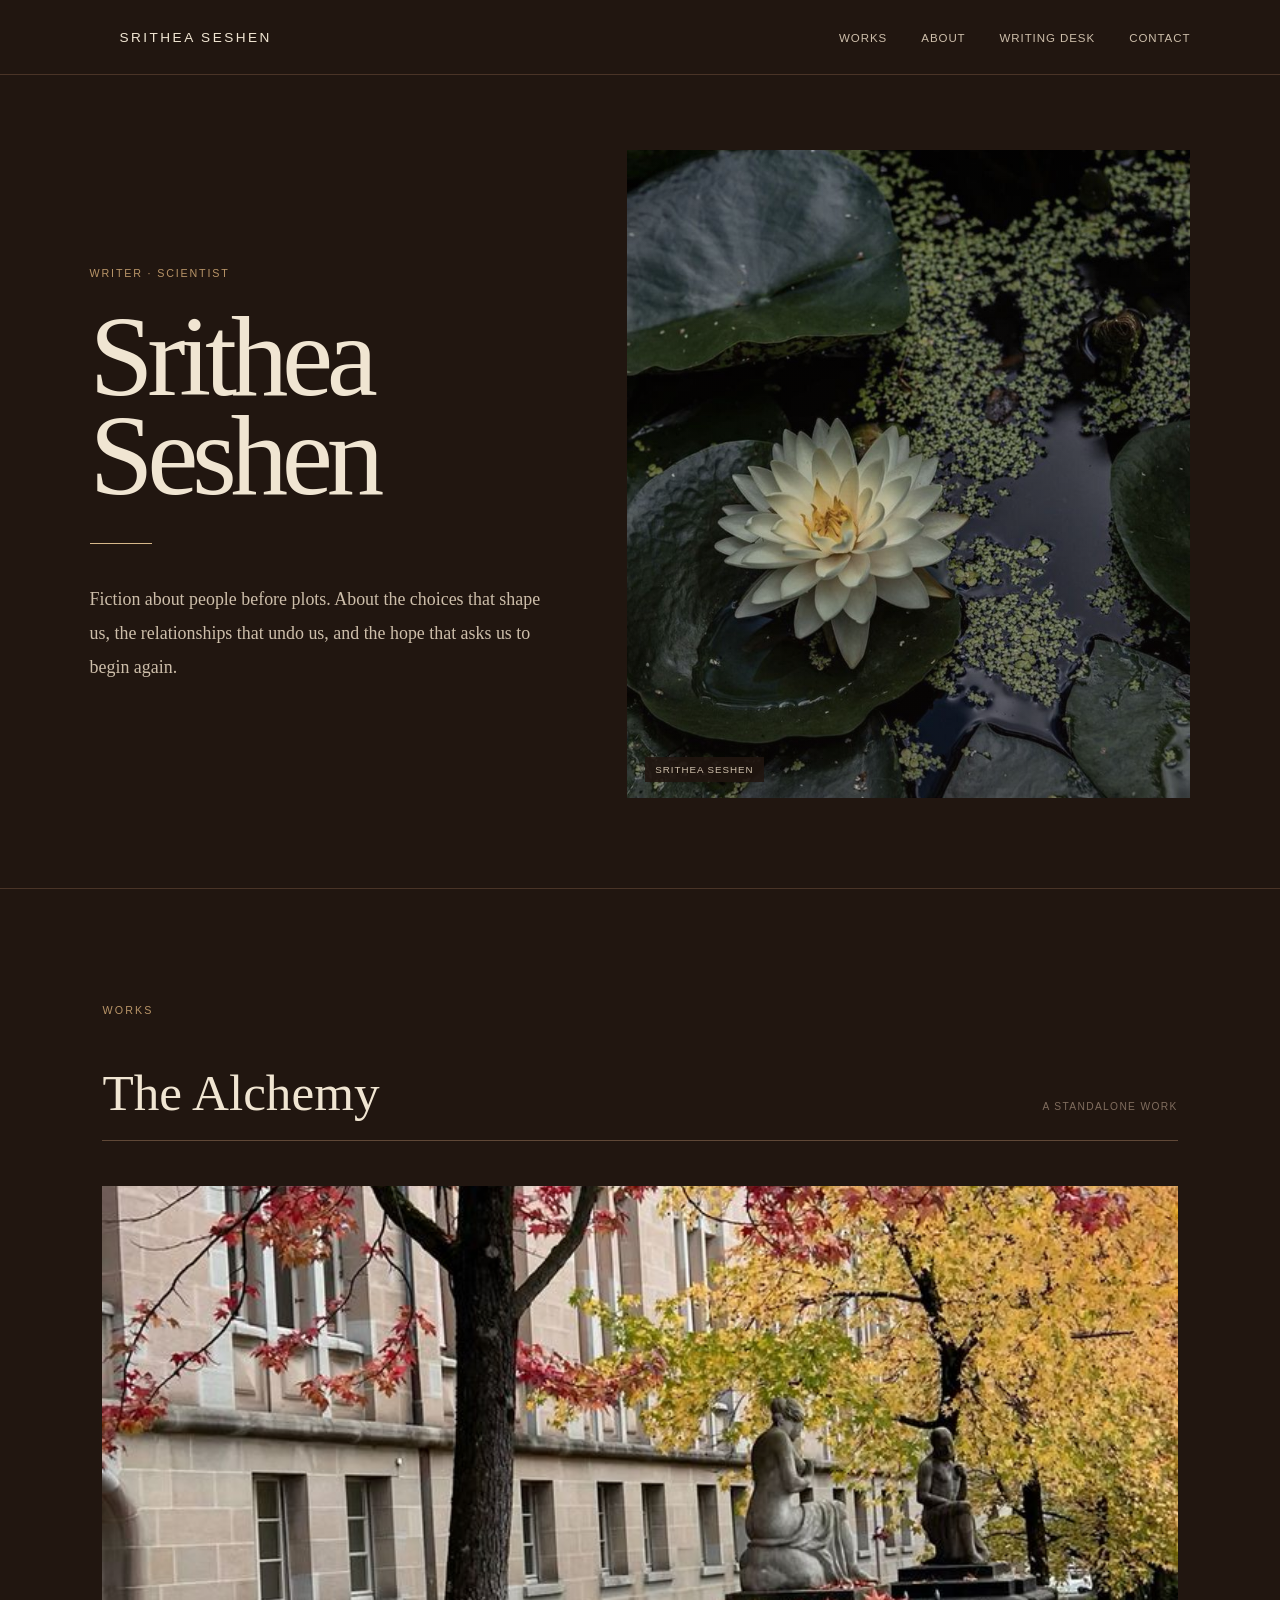
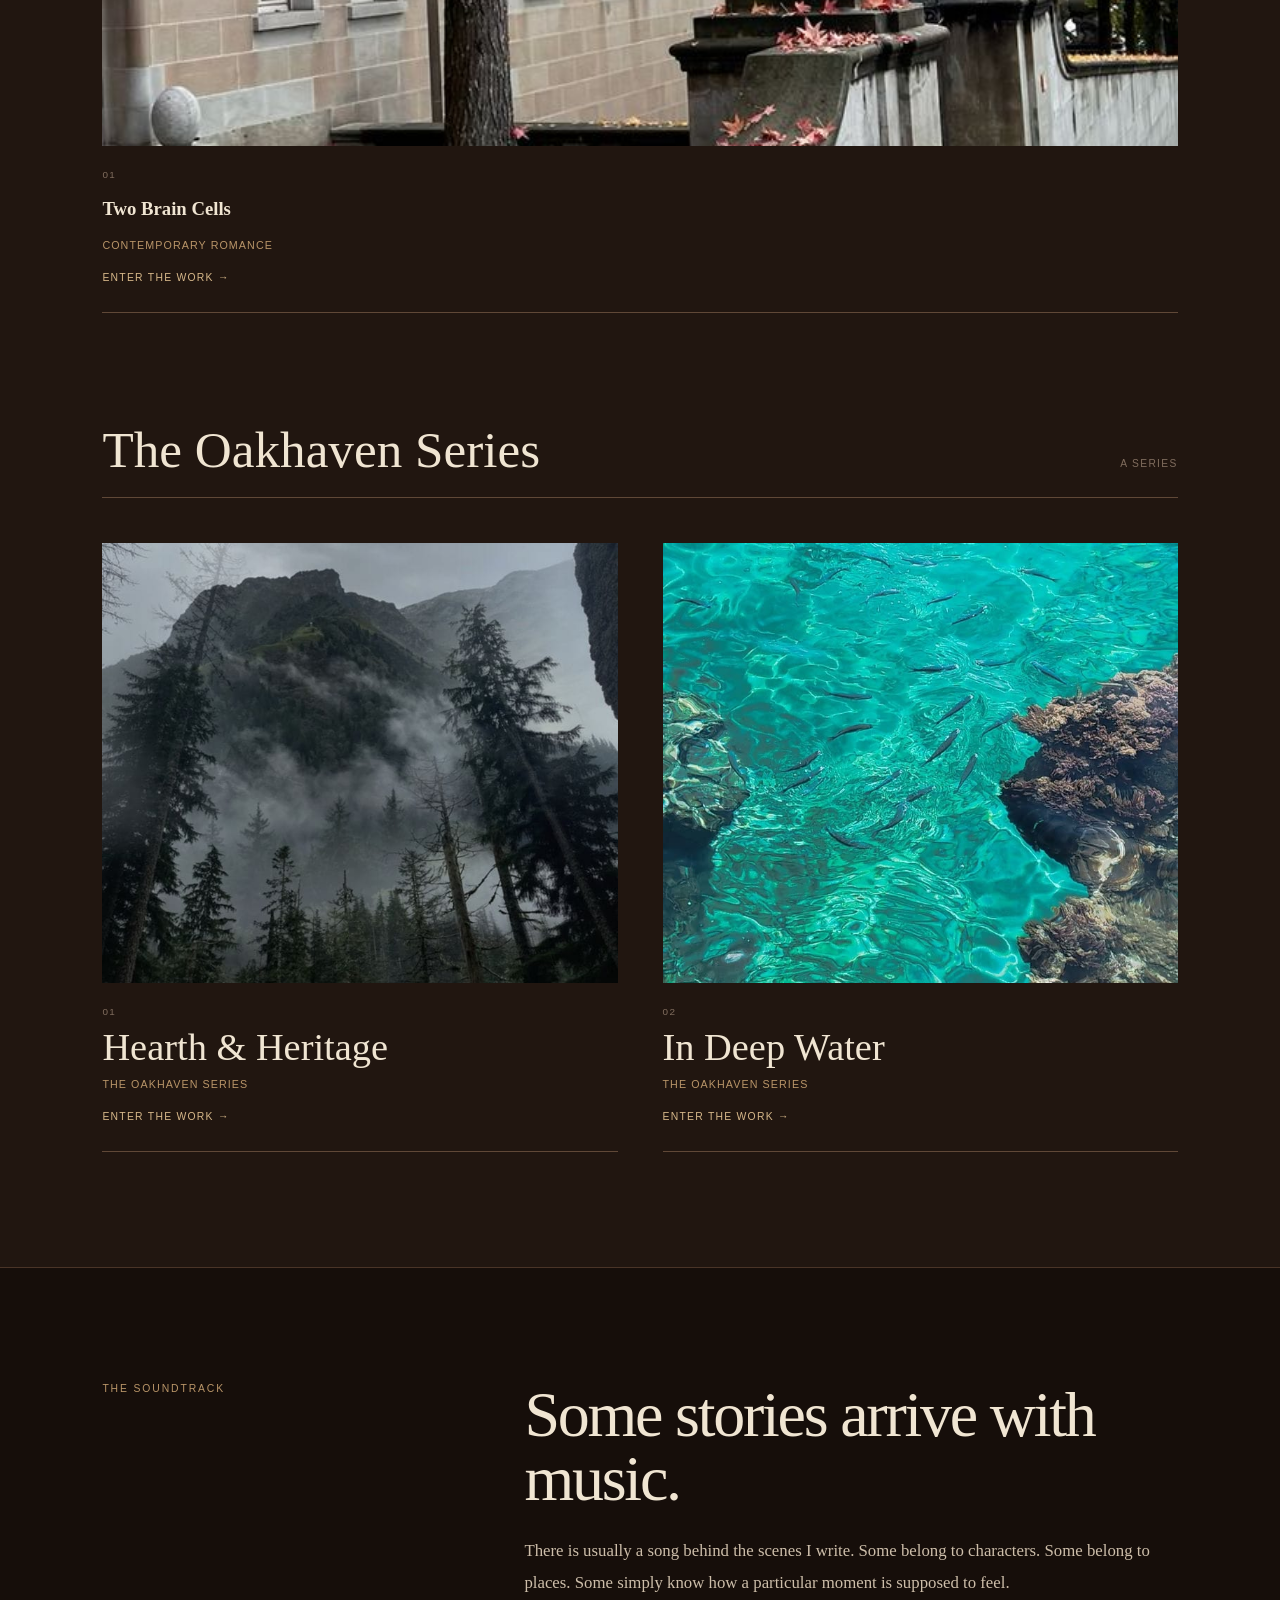
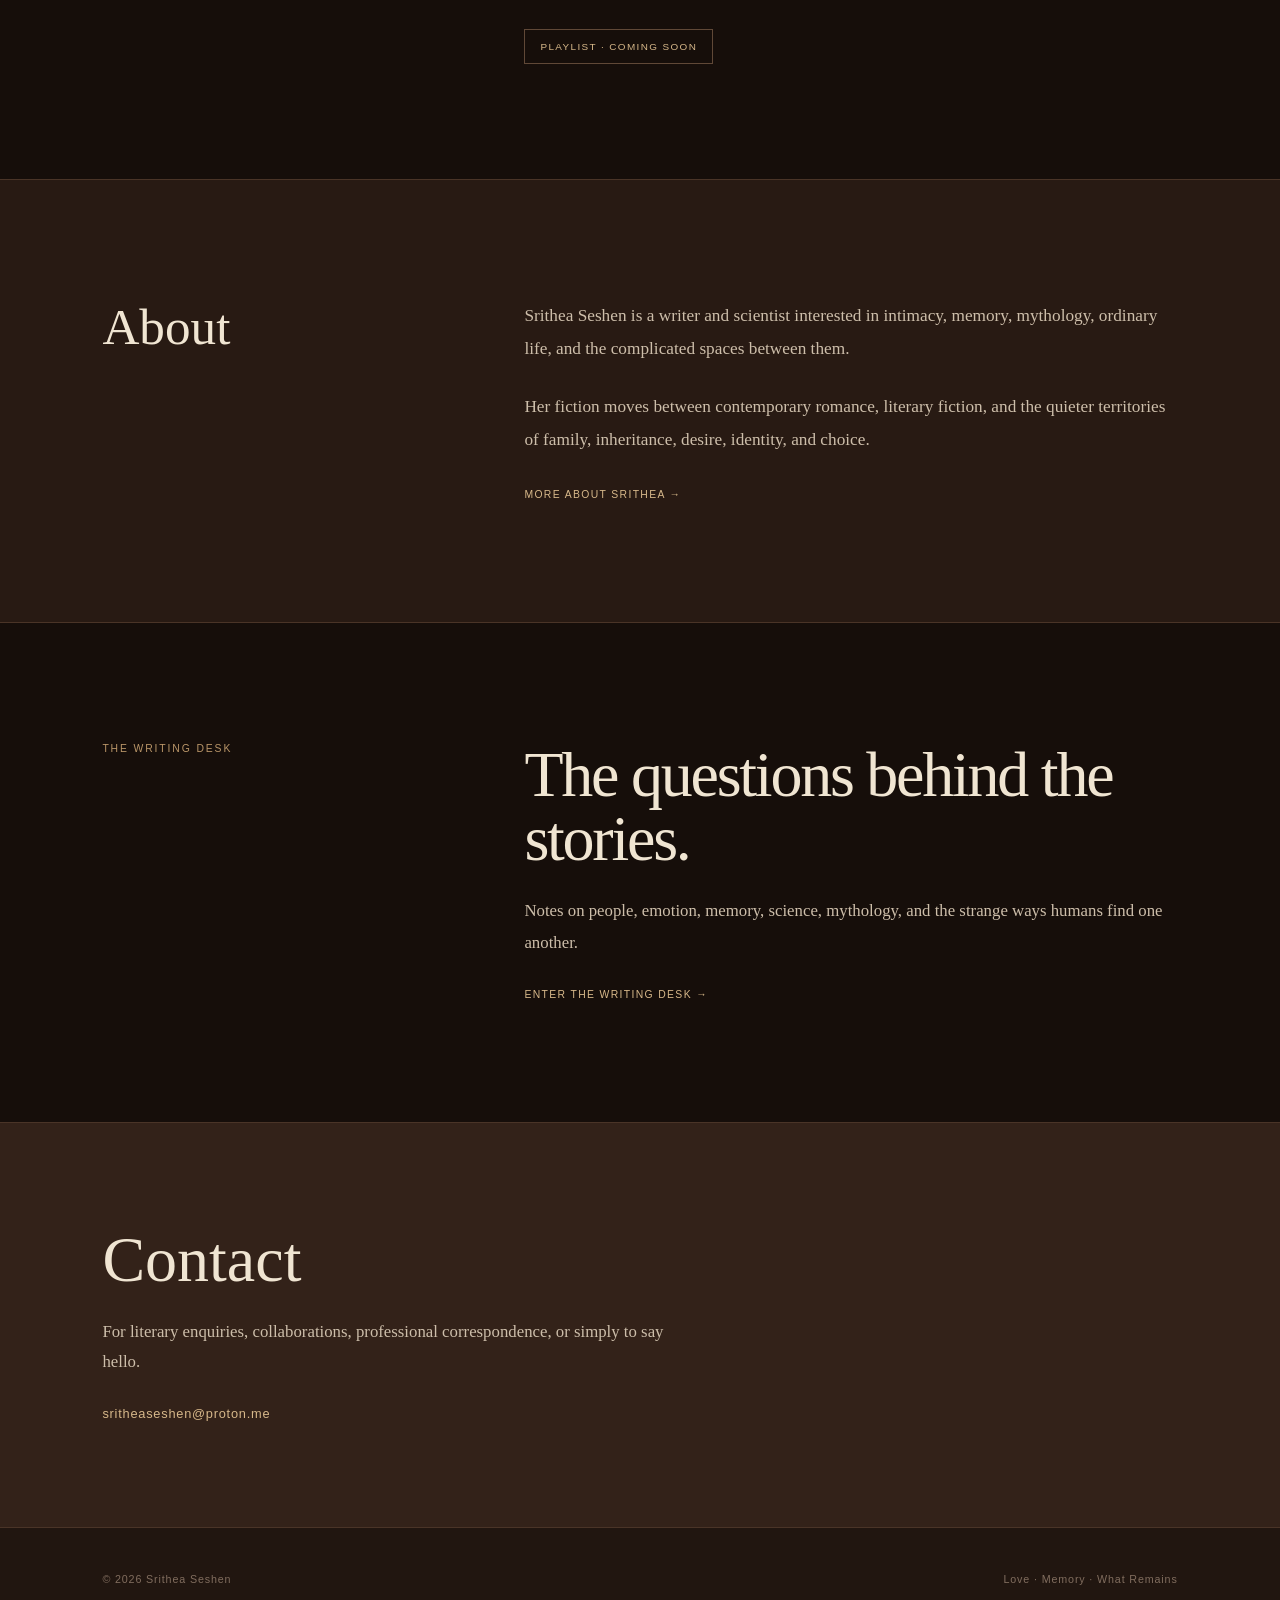
==== index.html @ efa5c4af "Update index.html" ====
<!DOCTYPE html>
<html lang="en">

<head>

    <meta charset="UTF-8">

    <meta
        name="viewport"
        content="width=device-width, initial-scale=1.0"
    >

    <title>Srithea Seshen</title>

    <meta
        name="description"
        content="Srithea Seshen — writer and scientist. Fiction about people before plots."
    >

    <style>

        /* =====================================================
           COLOUR SYSTEM
           ===================================================== */

        :root {

            --bg:
                #211610;

            --bg-deep:
                #160E0A;

            --surface:
                #281A13;

            --surface-light:
                #332219;

            --text:
                #F0E5D2;

            --text-muted:
                #CDBEAA;

            --text-dim:
                #806D5E;

            --accent:
                #D7B88A;

            --accent-dark:
                #B99568;

            --line:
                #4A3427;

            --line-soft:
                #604837;
        }


        /* =====================================================
           RESET
           ===================================================== */

        * {
            box-sizing:
                border-box;
        }

        html {
            scroll-behavior:
                smooth;
        }

        body {
            margin:
                0;

            background:
                var(--bg);

            color:
                var(--text);

            font-family:
                Georgia,
                "Times New Roman",
                serif;

            -webkit-font-smoothing:
                antialiased;

            -moz-osx-font-smoothing:
                grayscale;
        }

        a {
            color:
                inherit;
        }


        /* =====================================================
           NAVIGATION
           ===================================================== */

        nav {
            padding:
                28px 7%;

            display:
                flex;

            justify-content:
                space-between;

            align-items:
                center;

            border-bottom:
                1px solid var(--line);

            background:
                var(--bg);

            position:
                relative;

            z-index:
                10;
        }

        .logo {
            font-family:
                Arial,
                Helvetica,
                sans-serif;

            font-size:
                0.85rem;

            letter-spacing:
                0.18em;

            text-transform:
                uppercase;

            text-decoration:
                none;

            color:
                var(--text);
        }

        nav a {
            margin-left:
                30px;

            font-family:
                Arial,
                Helvetica,
                sans-serif;

            font-size:
                0.72rem;

            letter-spacing:
                0.08em;

            text-transform:
                uppercase;

            text-decoration:
                none;

            color:
                var(--text-muted);

            transition:
                color 0.25s ease;
        }

        nav a:hover {
            color:
                var(--accent);
        }


        /* =====================================================
           HERO
           ===================================================== */

        .hero {
            min-height:
                88vh;

            display:
                grid;

            grid-template-columns:
                0.9fr 1.1fr;

            align-items:
                center;

            gap:
                7%;

            padding:
                75px 7% 90px;

            background:
                var(--bg);
        }

        .hero-text {
            max-width:
                600px;
        }

        .eyebrow {
            margin:
                0 0 25px;

            font-family:
                Arial,
                Helvetica,
                sans-serif;

            font-size:
                0.67rem;

            line-height:
                1.7;

            letter-spacing:
                0.17em;

            text-transform:
                uppercase;

            color:
                var(--accent-dark);
        }

        h1 {
            margin:
                0;

            font-size:
                clamp(
                    4rem,
                    9vw,
                    8rem
                );

            line-height:
                0.86;

            font-weight:
                400;

            letter-spacing:
                -0.055em;

            color:
                var(--text);
        }

        .hero-rule {
            width:
                62px;

            height:
                1px;

            margin:
                38px 0;

            background:
                var(--accent);
        }

        .hero-text > p:last-child {
            max-width:
                500px;

            margin:
                0;

            font-size:
                1.12rem;

            line-height:
                1.9;

            color:
                var(--text-muted);
        }


        /* =====================================================
           HERO IMAGE
           ===================================================== */

        .hero-image {
            position:
                relative;

            width:
                100%;

            height:
                min(
                    72vh,
                    700px
                );

            overflow:
                hidden;

            background:
                var(--surface);
        }

        .hero-image::after {
            content:
                "";

            position:
                absolute;

            inset:
                0;

            background:
                linear-gradient(
                    to bottom,
                    rgba(22,14,10,0.05),
                    rgba(22,14,10,0.28)
                );

            pointer-events:
                none;
        }

        .hero-image img {
            width:
                100%;

            height:
                100%;

            display:
                block;

            object-fit:
                cover;

            transition:
                transform 1s ease;
        }

        .hero-image:hover img {
            transform:
                scale(1.015);
        }

        .image-caption {
            position:
                absolute;

            left:
                18px;

            bottom:
                16px;

            z-index:
                2;

            padding:
                7px 10px;

            background:
                rgba(
                    33,
                    22,
                    16,
                    0.86
                );

            font-family:
                Arial,
                Helvetica,
                sans-serif;

            font-size:
                0.61rem;

            letter-spacing:
                0.1em;

            text-transform:
                uppercase;

            color:
                var(--text-muted);
        }


        /* =====================================================
           WORKS
           ===================================================== */

        .works {
            padding:
                115px 8%;

            border-top:
                1px solid var(--line);

            background:
                var(--bg);
        }

        .section-label {
            margin-bottom:
                50px;

            font-family:
                Arial,
                Helvetica,
                sans-serif;

            font-size:
                0.67rem;

            letter-spacing:
                0.2em;

            text-transform:
                uppercase;

            color:
                var(--accent-dark);
        }

        .collection {
            margin-bottom:
                110px;
        }

        .collection:last-child {
            margin-bottom:
                0;
        }

        .collection-heading {
            display:
                flex;

            justify-content:
                space-between;

            align-items:
                baseline;

            gap:
                30px;

            padding-bottom:
                20px;

            border-bottom:
                1px solid var(--line-soft);
        }

        .collection-heading h2 {
            margin:
                0;

            font-size:
                clamp(
                    2rem,
                    4vw,
                    3.5rem
                );

            line-height:
                1.05;

            font-weight:
                400;

            color:
                var(--text);
        }

        .collection-type {
            font-family:
                Arial,
                Helvetica,
                sans-serif;

            font-size:
                0.64rem;

            letter-spacing:
                0.13em;

            text-transform:
                uppercase;

            color:
                var(--text-dim);
        }


        /* =====================================================
           BOOK GRIDS
           ===================================================== */

        .book-grid {
            display:
                grid;

            grid-template-columns:
                repeat(
                    2,
                    1fr
                );

            gap:
                45px;

            margin-top:
                45px;
        }

        .alchemy-grid {
            margin-top:
                45px;
        }

        .book,
        .alchemy-book {
            display:
                block;

            text-decoration:
                none;

            color:
                inherit;
        }


        /* =====================================================
           BOOK IMAGES
           ===================================================== */

        .book-image {
            width:
                100%;

            height:
                440px;

            overflow:
                hidden;

            background:
                var(--surface);
        }

        .alchemy-book .book-image {
            height:
                560px;
        }

        .book-image img {
            width:
                100%;

            height:
                100%;

            display:
                block;

            object-fit:
                cover;

            transition:
                transform 0.7s ease,
                opacity 0.7s ease;
        }

        .book:hover .book-image img,
        .alchemy-book:hover .book-image img {
            transform:
                scale(1.025);

            opacity:
                0.91;
        }


        /* =====================================================
           BOOK INFORMATION
           ===================================================== */

        .book-info {
            padding-top:
                23px;

            padding-bottom:
                27px;

            border-bottom:
                1px solid var(--line-soft);
        }

        .book-number {
            display:
                block;

            margin-bottom:
                10px;

            font-family:
                Arial,
                Helvetica,
                sans-serif;

            font-size:
                0.62rem;

            letter-spacing:
                0.14em;

            color:
                var(--text-dim);
        }

        .book h3 {
            margin:
                0;

            font-size:
                clamp(
                    1.6rem,
                    3vw,
                    2.5rem
                );

            line-height:
                1.05;

            font-weight:
                400;

            color:
                var(--text);
        }

        .book-meta {
            margin-top:
                11px;

            font-family:
                Arial,
                Helvetica,
                sans-serif;

            font-size:
                0.67rem;

            letter-spacing:
                0.1em;

            text-transform:
                uppercase;

            color:
                var(--accent-dark);
        }

        .book-arrow {
            display:
                inline-block;

            margin-top:
                21px;

            font-family:
                Arial,
                Helvetica,
                sans-serif;

            font-size:
                0.65rem;

            letter-spacing:
                0.12em;

            text-transform:
                uppercase;

            color:
                var(--accent);

            transition:
                letter-spacing 0.25s ease;
        }

        .book:hover .book-arrow,
        .alchemy-book:hover .book-arrow {
            letter-spacing:
                0.17em;
        }


        /* =====================================================
           SOUNDTRACK
           ===================================================== */

        .soundtrack {
            padding:
                115px 8%;

            border-top:
                1px solid var(--line);

            background:
                var(--bg-deep);
        }

        .soundtrack-grid {
            display:
                grid;

            grid-template-columns:
                0.65fr 1.35fr;

            gap:
                10%;

            align-items:
                start;
        }

        .soundtrack-label {
            font-family:
                Arial,
                Helvetica,
                sans-serif;

            font-size:
                0.65rem;

            letter-spacing:
                0.18em;

            text-transform:
                uppercase;

            color:
                var(--accent-dark);
        }

        .soundtrack-text {
            max-width:
                760px;
        }

        .soundtrack-text h2 {
            margin:
                0 0 24px;

            font-size:
                clamp(
                    2.3rem,
                    5vw,
                    4.6rem
                );

            line-height:
                1;

            font-weight:
                400;

            letter-spacing:
                -0.035em;

            color:
                var(--text);
        }

        .soundtrack-text p {
            max-width:
                650px;

            margin:
                0;

            font-size:
                1.05rem;

            line-height:
                1.9;

            color:
                var(--text-muted);
        }

        .soundtrack-status {
            display:
                inline-block;

            margin-top:
                30px;

            padding:
                11px 15px;

            border:
                1px solid var(--line-soft);

            font-family:
                Arial,
                Helvetica,
                sans-serif;

            font-size:
                0.62rem;

            letter-spacing:
                0.14em;

            text-transform:
                uppercase;

            color:
                var(--accent);
        }


        /* =====================================================
           ABOUT PREVIEW
           ===================================================== */

        .about {
            padding:
                120px 8%;

            border-top:
                1px solid var(--line);

            background:
                var(--surface);
        }

        .about-grid {
            display:
                grid;

            grid-template-columns:
                0.65fr 1.35fr;

            gap:
                10%;
        }

        .about h2 {
            margin:
                0;

            font-size:
                clamp(
                    2.2rem,
                    4vw,
                    3.7rem
                );

            font-weight:
                400;

            line-height:
                1.05;

            color:
                var(--text);
        }

        .about-text {
            max-width:
                720px;
        }

        .about-text p {
            margin:
                0 0 25px;

            font-size:
                1.08rem;

            line-height:
                1.9;

            color:
                var(--text-muted);
        }

        .about-link {
            display:
                inline-block;

            margin-top:
                8px;

            font-family:
                Arial,
                Helvetica,
                sans-serif;

            font-size:
                0.65rem;

            letter-spacing:
                0.13em;

            text-transform:
                uppercase;

            text-decoration:
                none;

            color:
                var(--accent);
        }

        .about-link:hover {
            color:
                #E4CFA9;
        }


        /* =====================================================
           WRITING DESK
           ===================================================== */

        .writing-desk {
            padding:
                120px 8%;

            border-top:
                1px solid var(--line);

            background:
                var(--bg-deep);
        }

        .writing-desk-grid {
            display:
                grid;

            grid-template-columns:
                0.65fr 1.35fr;

            gap:
                10%;
        }

        .writing-desk-label {
            font-family:
                Arial,
                Helvetica,
                sans-serif;

            font-size:
                0.65rem;

            letter-spacing:
                0.18em;

            text-transform:
                uppercase;

            color:
                var(--accent-dark);
        }

        .writing-desk-text {
            max-width:
                760px;
        }

        .writing-desk-text h2 {
            margin:
                0 0 24px;

            font-size:
                clamp(
                    2.3rem,
                    5vw,
                    4.6rem
                );

            line-height:
                1;

            font-weight:
                400;

            letter-spacing:
                -0.035em;

            color:
                var(--text);
        }

        .writing-desk-text p {
            max-width:
                650px;

            margin:
                0;

            font-size:
                1.05rem;

            line-height:
                1.9;

            color:
                var(--text-muted);
        }

        .desk-link {
            display:
                inline-block;

            margin-top:
                30px;

            font-family:
                Arial,
                Helvetica,
                sans-serif;

            font-size:
                0.65rem;

            letter-spacing:
                0.13em;

            text-transform:
                uppercase;

            text-decoration:
                none;

            color:
                var(--accent);
        }

        .desk-link:hover {
            color:
                #E4CFA9;
        }


        /* =====================================================
           CONTACT
           ===================================================== */

        .contact {
            padding:
                105px 8%;

            border-top:
                1px solid var(--line);

            background:
                var(--surface-light);
        }

        .contact h2 {
            margin:
                0;

            font-size:
                clamp(
                    2.5rem,
                    5vw,
                    5rem
                );

            font-weight:
                400;

            line-height:
                1;

            color:
                var(--text);
        }

        .contact p {
            max-width:
                600px;

            margin-top:
                25px;

            font-size:
                1.05rem;

            line-height:
                1.8;

            color:
                var(--text-muted);
        }

        .contact-email {
            display:
                inline-block;

            margin-top:
                12px;

            font-family:
                Arial,
                Helvetica,
                sans-serif;

            font-size:
                0.8rem;

            letter-spacing:
                0.06em;

            text-decoration:
                none;

            color:
                var(--accent);
        }

        .contact-email:hover {
            color:
                #E4CFA9;
        }


        /* =====================================================
           FOOTER
           ===================================================== */

        footer {
            padding:
                45px 8%;

            display:
                flex;

            justify-content:
                space-between;

            align-items:
                center;

            border-top:
                1px solid var(--line);

            background:
                var(--bg);

            font-family:
                Arial,
                Helvetica,
                sans-serif;

            font-size:
                0.67rem;

            letter-spacing:
                0.08em;

            color:
                var(--text-dim);
        }


        /* =====================================================
           MOBILE
           ===================================================== */

        @media (max-width: 850px) {

            nav {
                padding:
                    23px 6%;
            }

            nav a {
                margin-left:
                    15px;

                font-size:
                    0.68rem;
            }

            .hero {
                grid-template-columns:
                    1fr;

                min-height:
                    auto;

                padding:
                    70px 7% 80px;

                gap:
                    55px;
            }

            h1 {
                font-size:
                    clamp(
                        4rem,
                        17vw,
                        6.5rem
                    );
            }

            .hero-image {
                height:
                    65vh;

                min-height:
                    420px;
            }

            .works,
            .soundtrack,
            .about,
            .writing-desk,
            .contact {
                padding:
                    90px 7%;
            }

            .collection-heading {
                flex-direction:
                    column;

                align-items:
                    flex-start;

                gap:
                    12px;
            }

            .book-grid {
                grid-template-columns:
                    1fr;
            }

            .book-image {
                height:
                    420px;
            }

            .alchemy-book .book-image {
                height:
                    460px;
            }

            .about-grid,
            .writing-desk-grid,
            .soundtrack-grid {
                grid-template-columns:
                    1fr;

                gap:
                    45px;
            }

            footer {
                padding:
                    35px 7%;

                flex-direction:
                    column;

                align-items:
                    flex-start;

                gap:
                    12px;
            }
        }


        @media (max-width: 520px) {

            nav {
                flex-direction:
                    column;

                align-items:
                    flex-start;

                gap:
                    18px;
            }

            nav div:last-child {
                display:
                    flex;

                flex-wrap:
                    wrap;

                gap:
                    12px;
            }

            nav a {
                margin-left:
                    0;

                margin-right:
                    12px;
            }

            .hero {
                padding-top:
                    60px;
            }

            .hero-image {
                height:
                    55vh;

                min-height:
                    360px;
            }

            .book-image {
                height:
                    350px;
            }

            .alchemy-book .book-image {
                height:
                    390px;
            }

            .writing-desk-text h2,
            .soundtrack-text h2 {
                font-size:
                    2.8rem;
            }

            .contact-email {
                overflow-wrap:
                    anywhere;
            }
        }

    </style>

</head>


<body>


    <!-- =====================================================
         NAVIGATION
         ===================================================== -->

    <nav>

        <a
            class="logo"
            href="index.html"
        >
            Srithea Seshen
        </a>

        <div>

            <a href="#works">
                Works
            </a>

            <a href="about.html">
                About
            </a>

            <a href="writing-desk.html">
                Writing Desk
            </a>

            <a href="contact.html">
                Contact
            </a>

        </div>

    </nav>


    <main>


        <!-- =================================================
             HERO
             ================================================= -->

        <section class="hero">

            <div class="hero-text">

                <p class="eyebrow">
                    Writer · Scientist
                </p>

                <h1>
                    Srithea<br>
                    Seshen
                </h1>

                <div class="hero-rule"></div>

                <p>
                    Fiction about people before plots.
                    About the choices that shape us,
                    the relationships that undo us,
                    and the hope that asks us to begin again.
                </p>

            </div>


            <div class="hero-image">

                <img
                    src="images/lotus.jpeg"
                    alt="Lotus floating on dark water"
                >

                <div class="image-caption">
                    Srithea Seshen
                </div>

            </div>

        </section>


        <!-- =================================================
             WORKS
             ================================================= -->

        <section
            class="works"
            id="works"
        >

            <div class="section-label">
                Works
            </div>


            <!-- THE ALCHEMY -->

            <div class="collection">

                <div class="collection-heading">

                    <h2>
                        The Alchemy
                    </h2>

                    <span class="collection-type">
                        A standalone work
                    </span>

                </div>


                <div class="alchemy-grid">

                    <a
                        class="alchemy-book"
                        href="two-brain-cells.html"
                    >

                        <div class="book-image">

                            <img
                                src="images/two-brain-cells.jpeg"
                                alt="Two Brain Cells"
                            >

                        </div>


                        <div class="book-info">

                            <span class="book-number">
                                01
                            </span>

                            <h3>
                                Two Brain Cells
                            </h3>

                            <div class="book-meta">
                                Contemporary Romance
                            </div>

                            <span class="book-arrow">
                                Enter the work →
                            </span>

                        </div>

                    </a>

                </div>

            </div>


            <!-- OAKHAVEN -->

            <div class="collection">

                <div class="collection-heading">

                    <h2>
                        The Oakhaven Series
                    </h2>

                    <span class="collection-type">
                        A series
                    </span>

                </div>


                <div class="book-grid">


                    <a
                        class="book"
                        href="hearth-and-heritage.html"
                    >

                        <div class="book-image">

                            <img
                                src="images/hearth-and-heritage.jpeg"
                                alt="Hearth &amp; Heritage"
                            >

                        </div>


                        <div class="book-info">

                            <span class="book-number">
                                01
                            </span>

                            <h3>
                                Hearth &amp; Heritage
                            </h3>

                            <div class="book-meta">
                                The Oakhaven Series
                            </div>

                            <span class="book-arrow">
                                Enter the work →
                            </span>

                        </div>

                    </a>


                    <a
                        class="book"
                        href="in-deep-water.html"
                    >

                        <div class="book-image">

                            <img
                                src="images/in-deep-water.jpeg"
                                alt="In Deep Water"
                            >

                        </div>


                        <div class="book-info">

                            <span class="book-number">
                                02
                            </span>

                            <h3>
                                In Deep Water
                            </h3>

                            <div class="book-meta">
                                The Oakhaven Series
                            </div>

                            <span class="book-arrow">
                                Enter the work →
                            </span>

                        </div>

                    </a>

                </div>

            </div>

        </section>


        <!-- =================================================
             SOUNDTRACK
             ================================================= -->

        <section class="soundtrack">

            <div class="soundtrack-grid">

                <div class="soundtrack-label">
                    The Soundtrack
                </div>


                <div class="soundtrack-text">

                    <h2>
                        Some stories
                        arrive with music.
                    </h2>

                    <p>
                        There is usually a song behind the
                        scenes I write. Some belong to
                        characters. Some belong to places.
                        Some simply know how a particular
                        moment is supposed to feel.
                    </p>

                    <div class="soundtrack-status">
                        Playlist · Coming soon
                    </div>

                </div>

            </div>

        </section>


        <!-- =================================================
             ABOUT PREVIEW
             ================================================= -->

        <section class="about">

            <div class="about-grid">

                <div>

                    <h2>
                        About
                    </h2>

                </div>


                <div class="about-text">

                    <p>
                        Srithea Seshen is a writer and scientist
                        interested in intimacy, memory, mythology,
                        ordinary life, and the complicated spaces
                        between them.
                    </p>

                    <p>
                        Her fiction moves between contemporary
                        romance, literary fiction, and the quieter
                        territories of family, inheritance,
                        desire, identity, and choice.
                    </p>

                    <a
                        class="about-link"
                        href="about.html"
                    >
                        More about Srithea →
                    </a>

                </div>

            </div>

        </section>


        <!-- =================================================
             WRITING DESK
             ================================================= -->

        <section class="writing-desk">

            <div class="writing-desk-grid">

                <div class="writing-desk-label">
                    The Writing Desk
                </div>


                <div class="writing-desk-text">

                    <h2>
                        The questions behind
                        the stories.
                    </h2>

                    <p>
                        Notes on people, emotion, memory,
                        science, mythology, and the strange
                        ways humans find one another.
                    </p>

                    <a
                        class="desk-link"
                        href="writing-desk.html"
                    >
                        Enter the Writing Desk →
                    </a>

                </div>

            </div>

        </section>


        <!-- =================================================
             CONTACT
             ================================================= -->

        <section class="contact">

            <h2>
                Contact
            </h2>

            <p>
                For literary enquiries, collaborations,
                professional correspondence, or simply
                to say hello.
            </p>

            <a
                class="contact-email"
                href="mailto:sritheaseshen@proton.me"
            >
                sritheaseshen@proton.me
            </a>

        </section>

    </main>


    <!-- =====================================================
         FOOTER
         ===================================================== -->

    <footer>

        <span>
            © 2026 Srithea Seshen
        </span>

        <span>
            Love · Memory · What Remains
        </span>

    </footer>


</body>

</html>
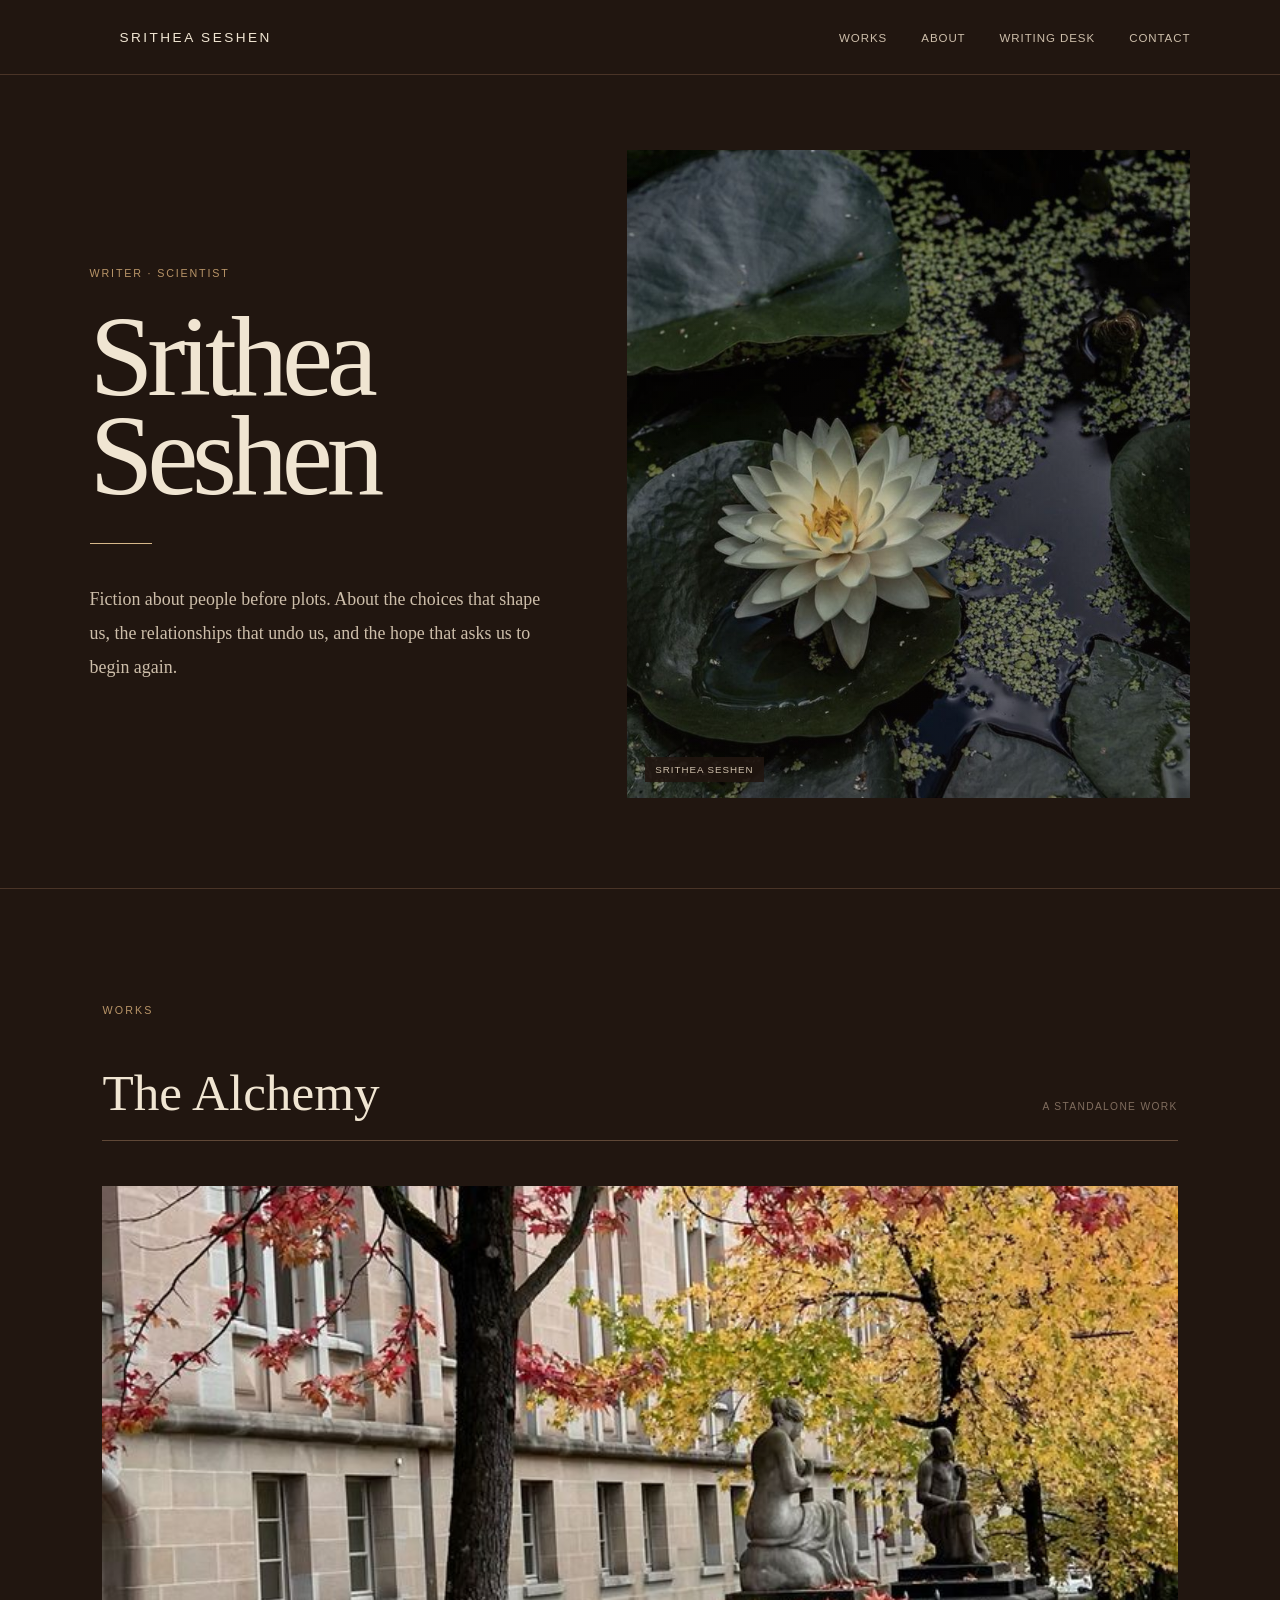
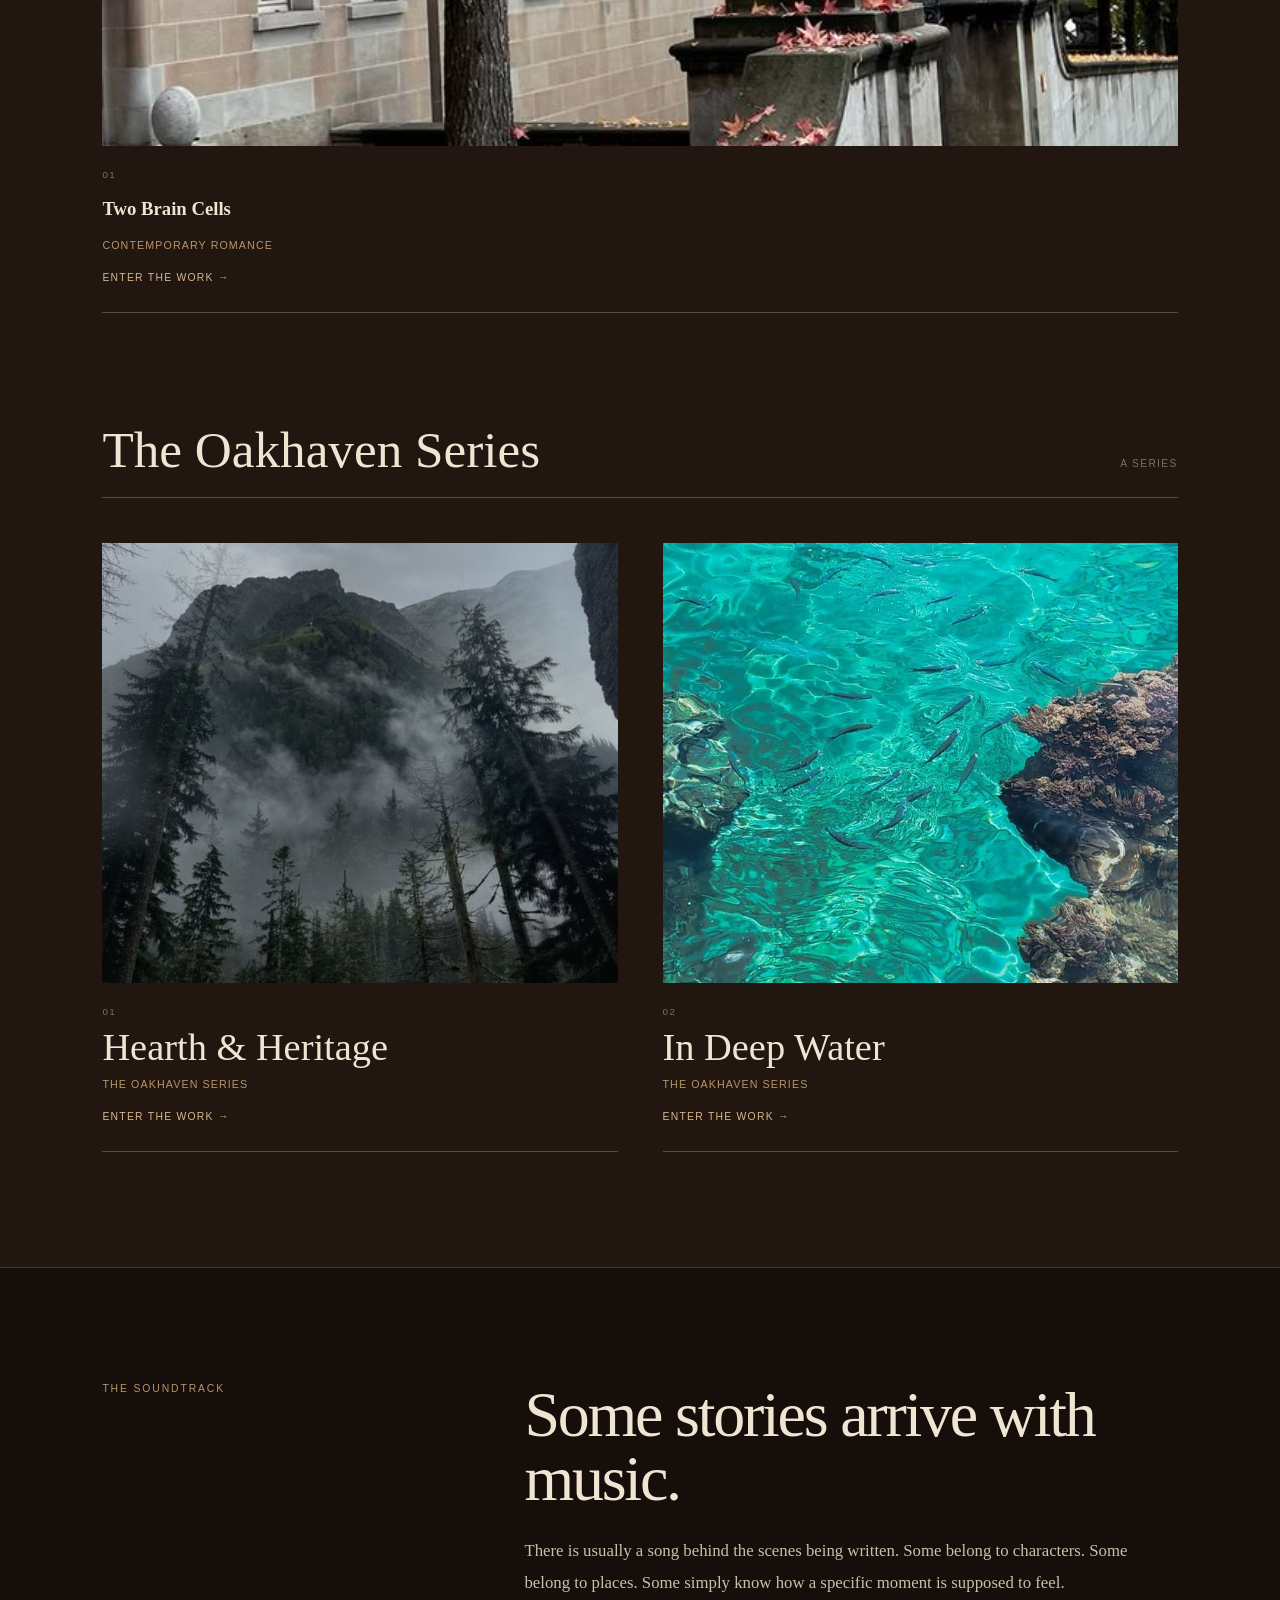
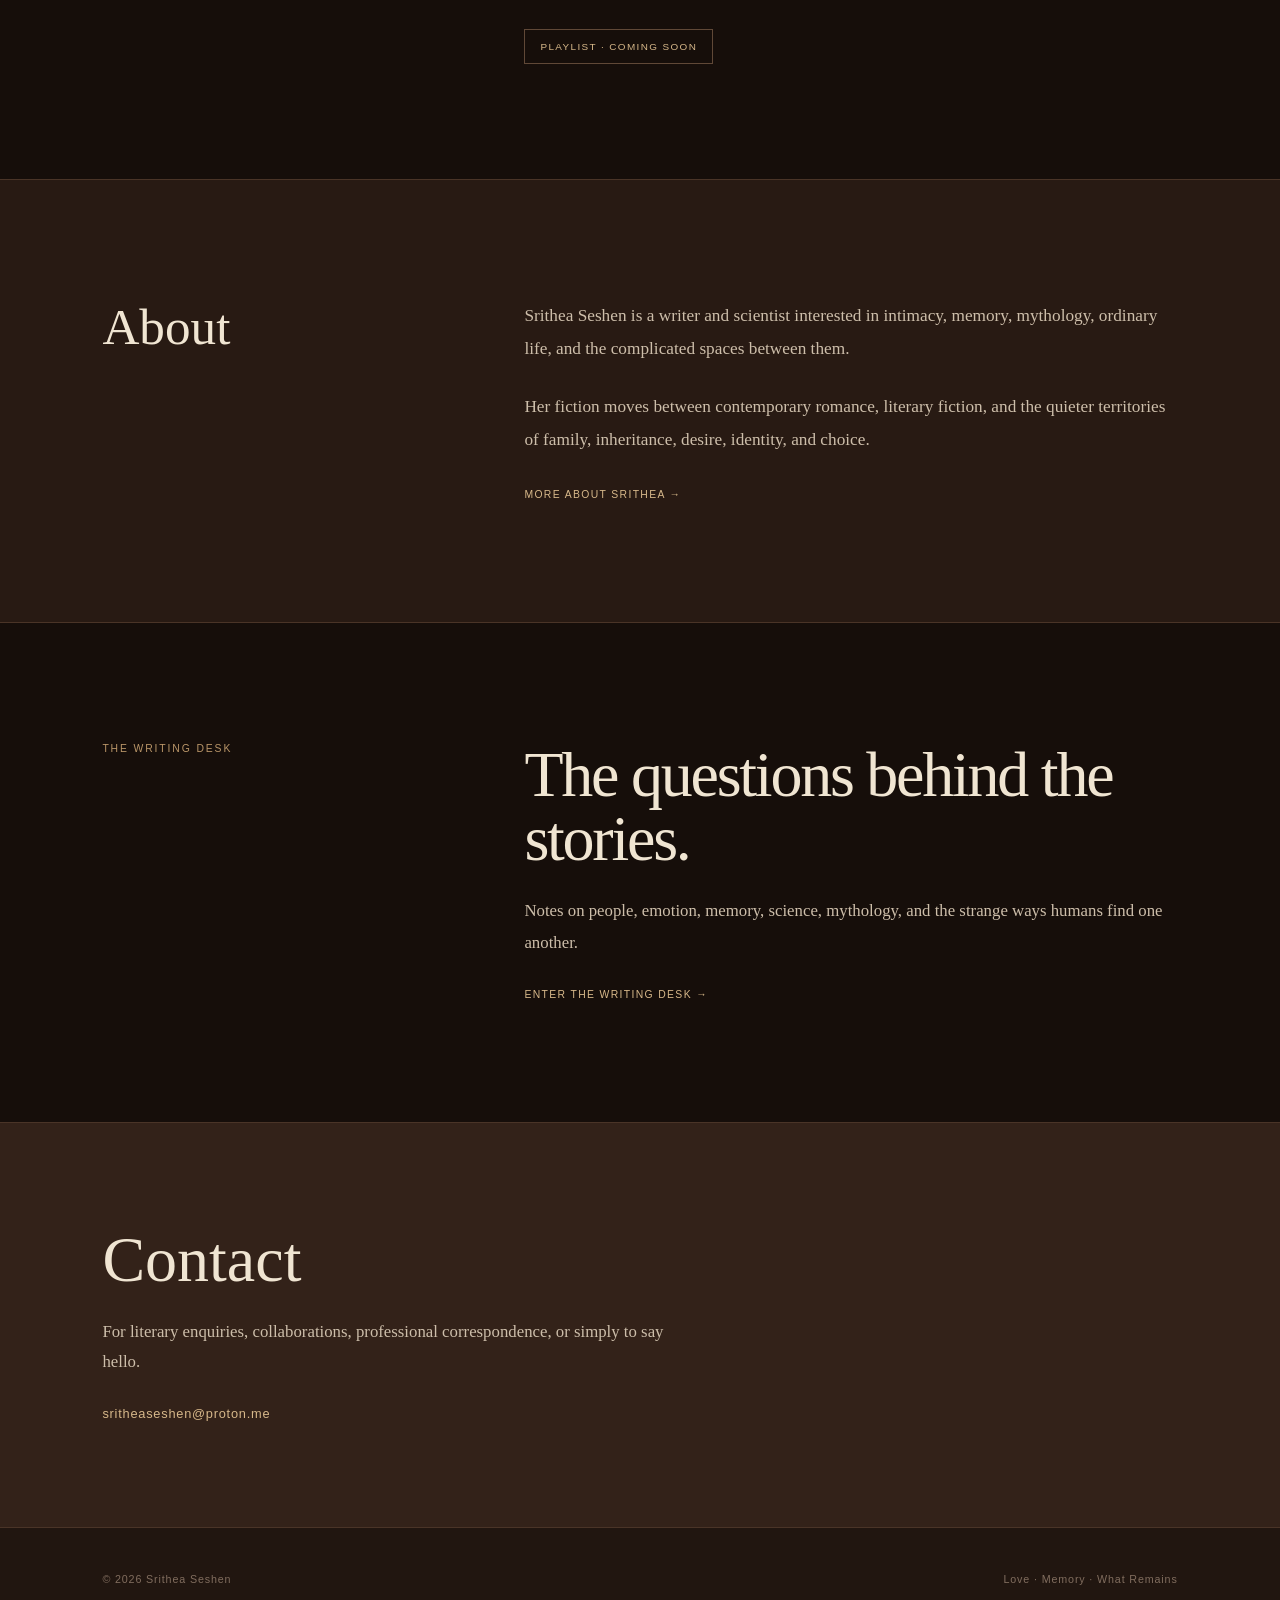
==== commit a7bab98e: "Update index.html" ====
--- a/index.html
+++ b/index.html
@@ -1667,9 +1667,9 @@
 
                     <p>
                         There is usually a song behind the
-                        scenes I write. Some belong to
+                        scenes being written. Some belong to
                         characters. Some belong to places.
-                        Some simply know how a particular
+                        Some simply know how a specific
                         moment is supposed to feel.
                     </p>
 
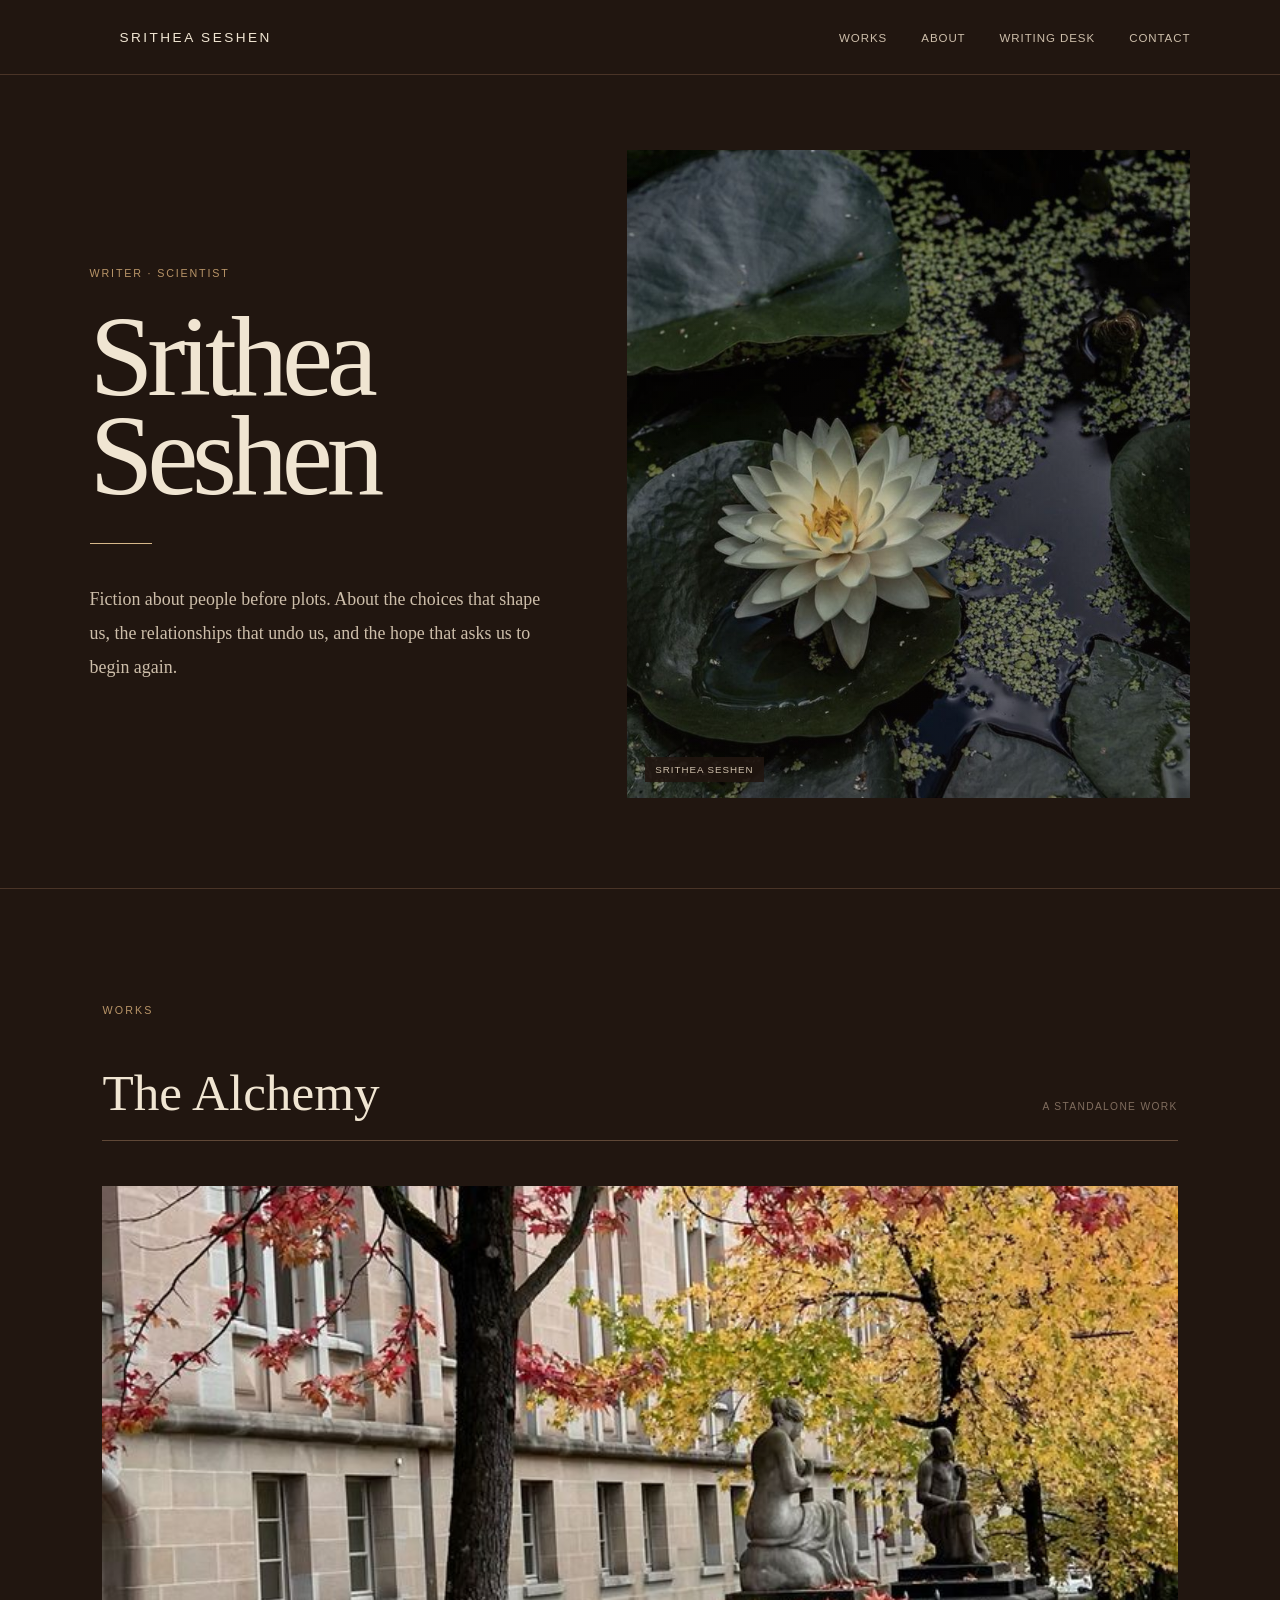
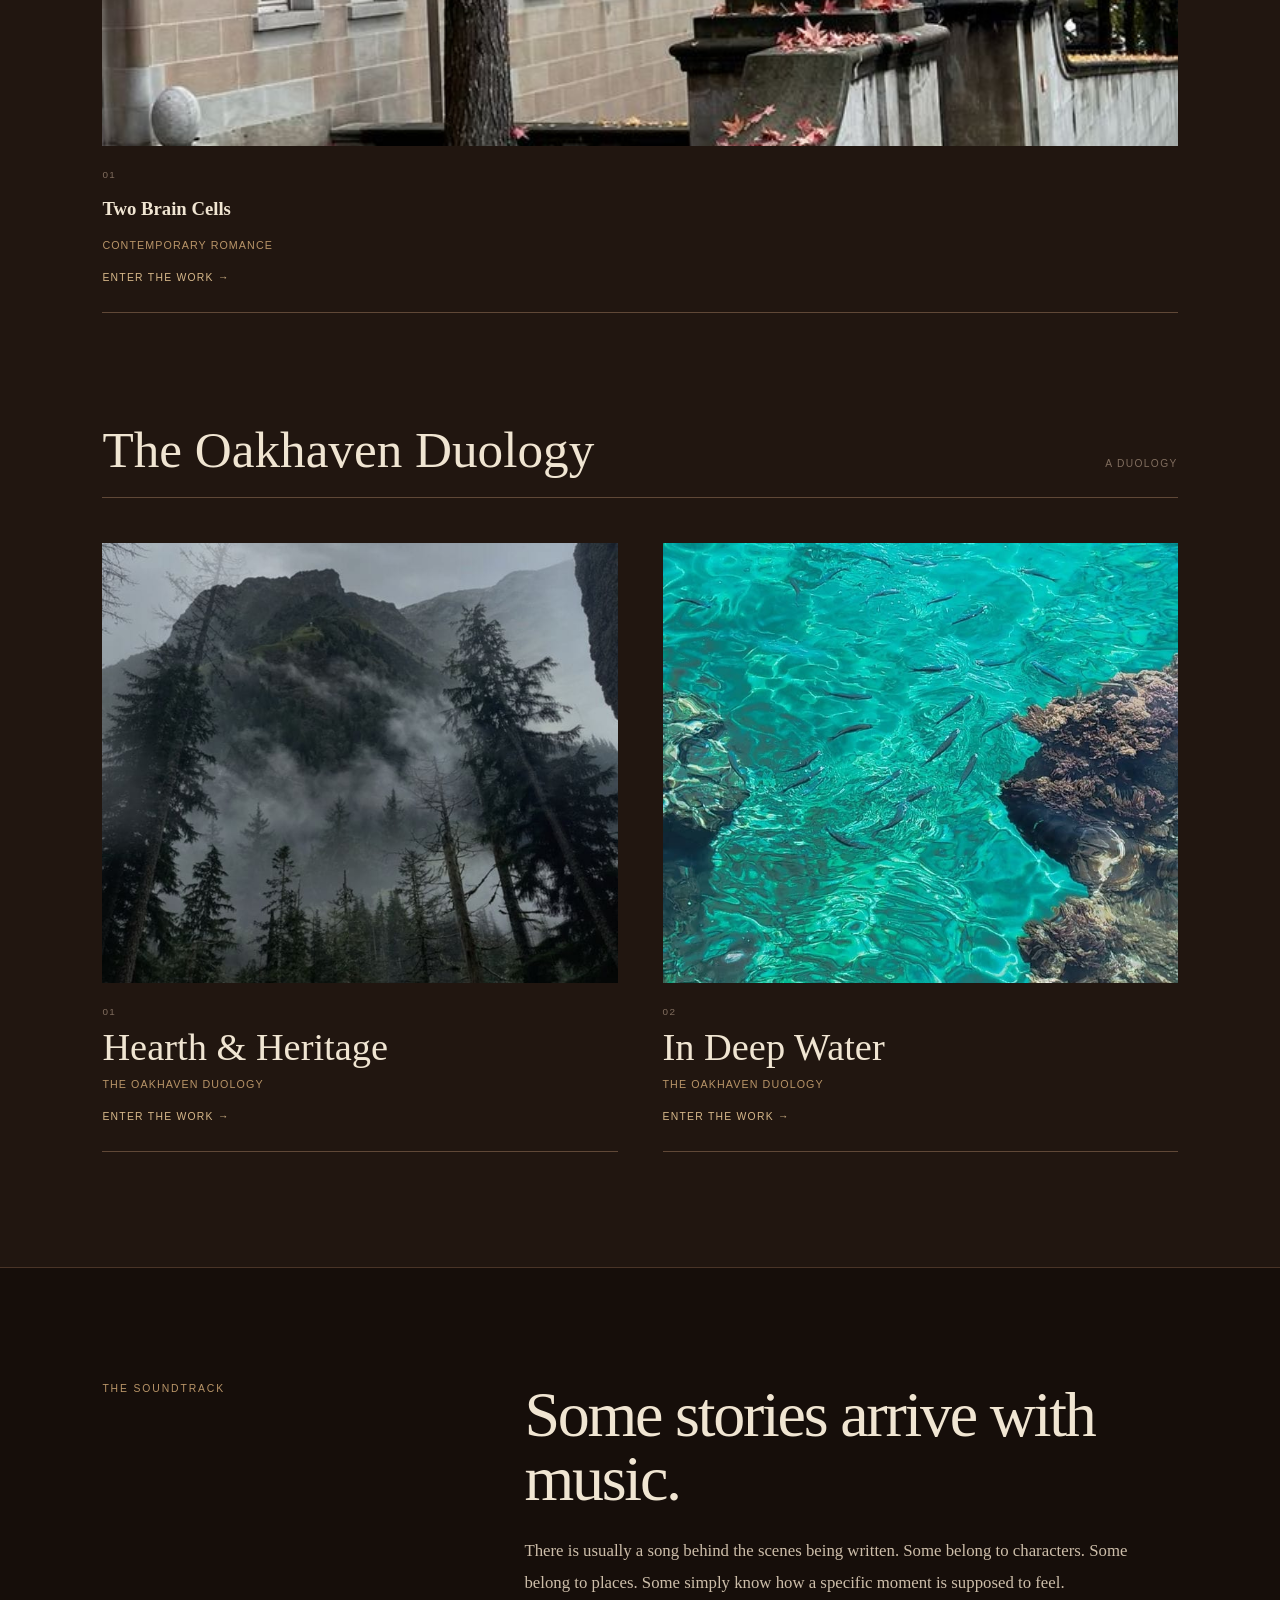
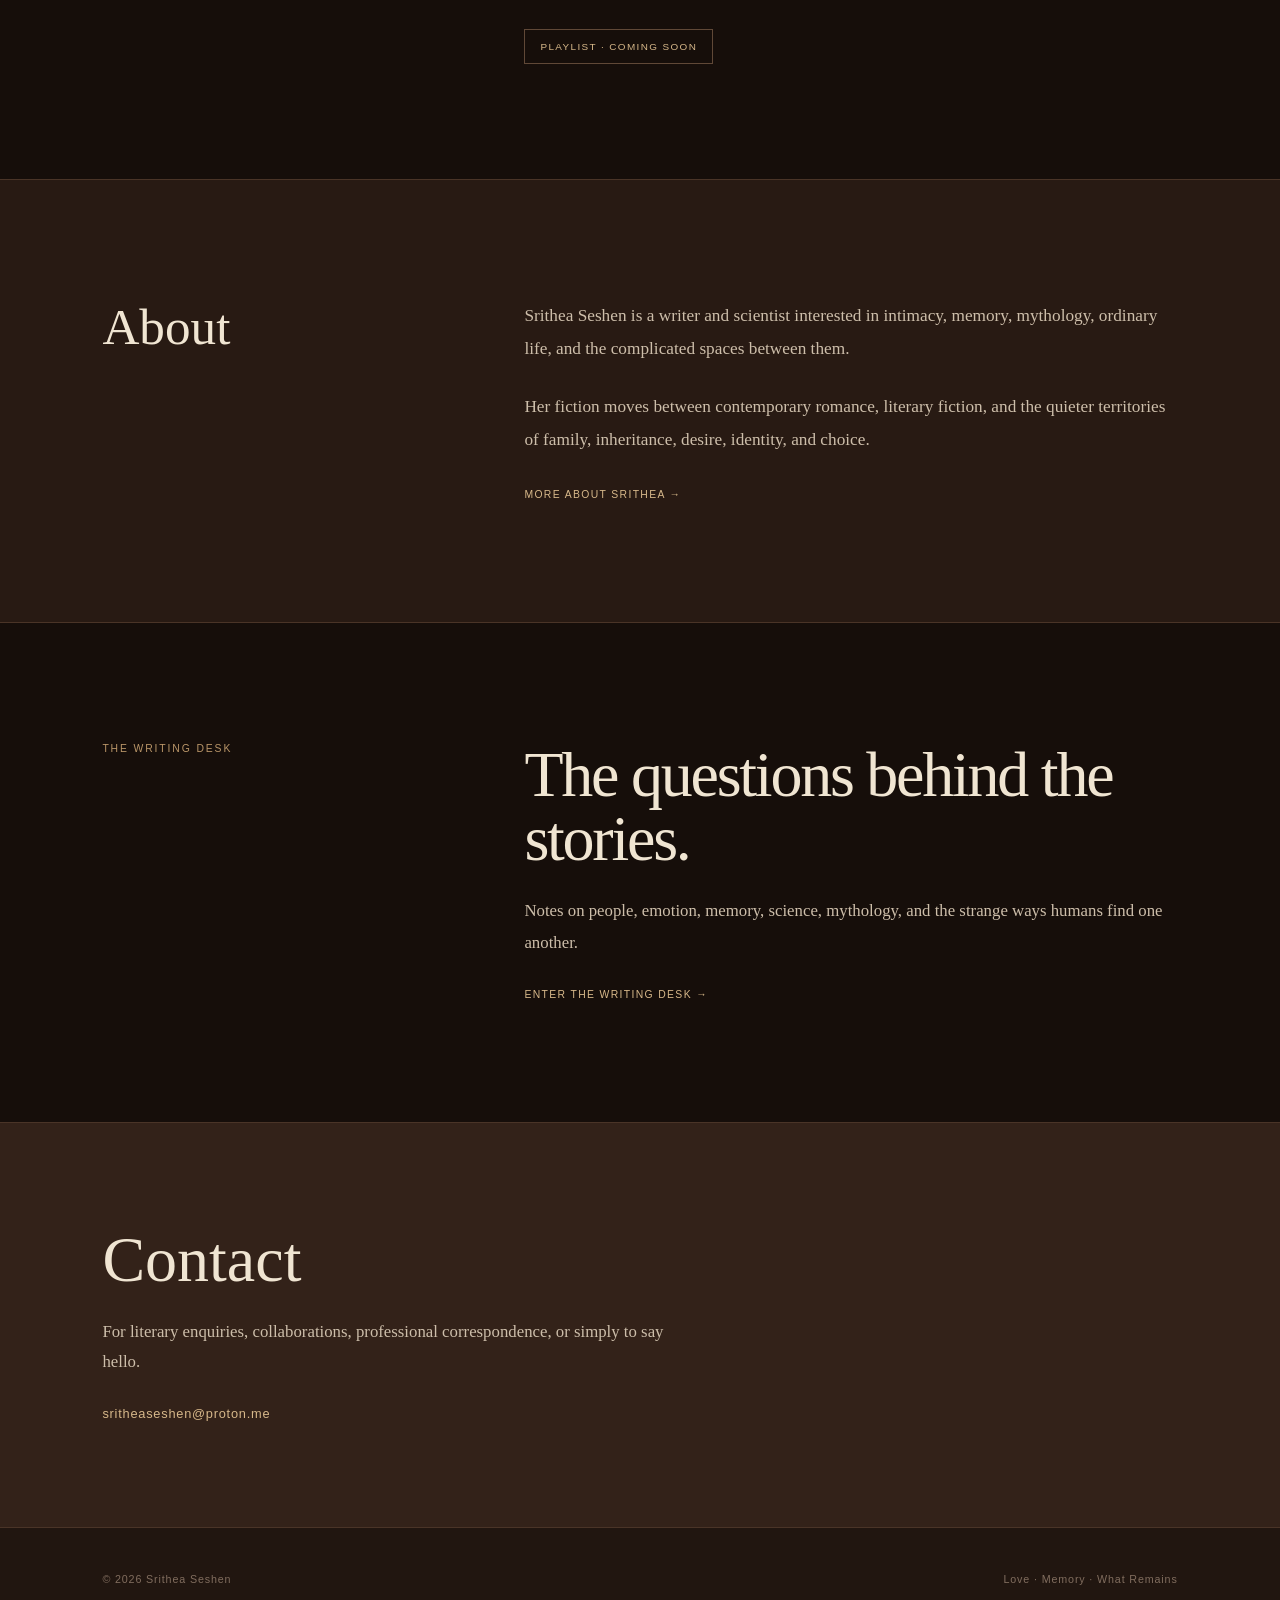
==== commit 8e189118: "Update index.html" ====
--- a/index.html
+++ b/index.html
@@ -16,7 +16,12 @@
         name="description"
         content="Srithea Seshen — writer and scientist. Fiction about people before plots."
     >
-
+<!-- Social Media Cards -->
+<meta property="og:type" content="website">
+<meta property="og:url" content="https://sritheaseshen.github.io/srithea-seshen/">
+<meta property="og:title" content="Srithea Seshen — Writer · Scientist">
+<meta property="og:description" content="Fiction about people before plots. Exploring intimacy, memory, mythology, and the choices that shape us.">
+<meta property="og:image" content="https://sritheaseshen.github.io/srithea-seshen/images/lotus.jpeg">
     <style>
 
         /* =====================================================
@@ -1550,11 +1555,11 @@
                 <div class="collection-heading">
 
                     <h2>
-                        The Oakhaven Series
+                        The Oakhaven Duology
                     </h2>
 
                     <span class="collection-type">
-                        A series
+                        A duology
                     </span>
 
                 </div>
@@ -1589,7 +1594,7 @@
                             </h3>
 
                             <div class="book-meta">
-                                The Oakhaven Series
+                                The Oakhaven Duology
                             </div>
 
                             <span class="book-arrow">
@@ -1627,7 +1632,7 @@
                             </h3>
 
                             <div class="book-meta">
-                                The Oakhaven Series
+                                The Oakhaven Duology
                             </div>
 
                             <span class="book-arrow">
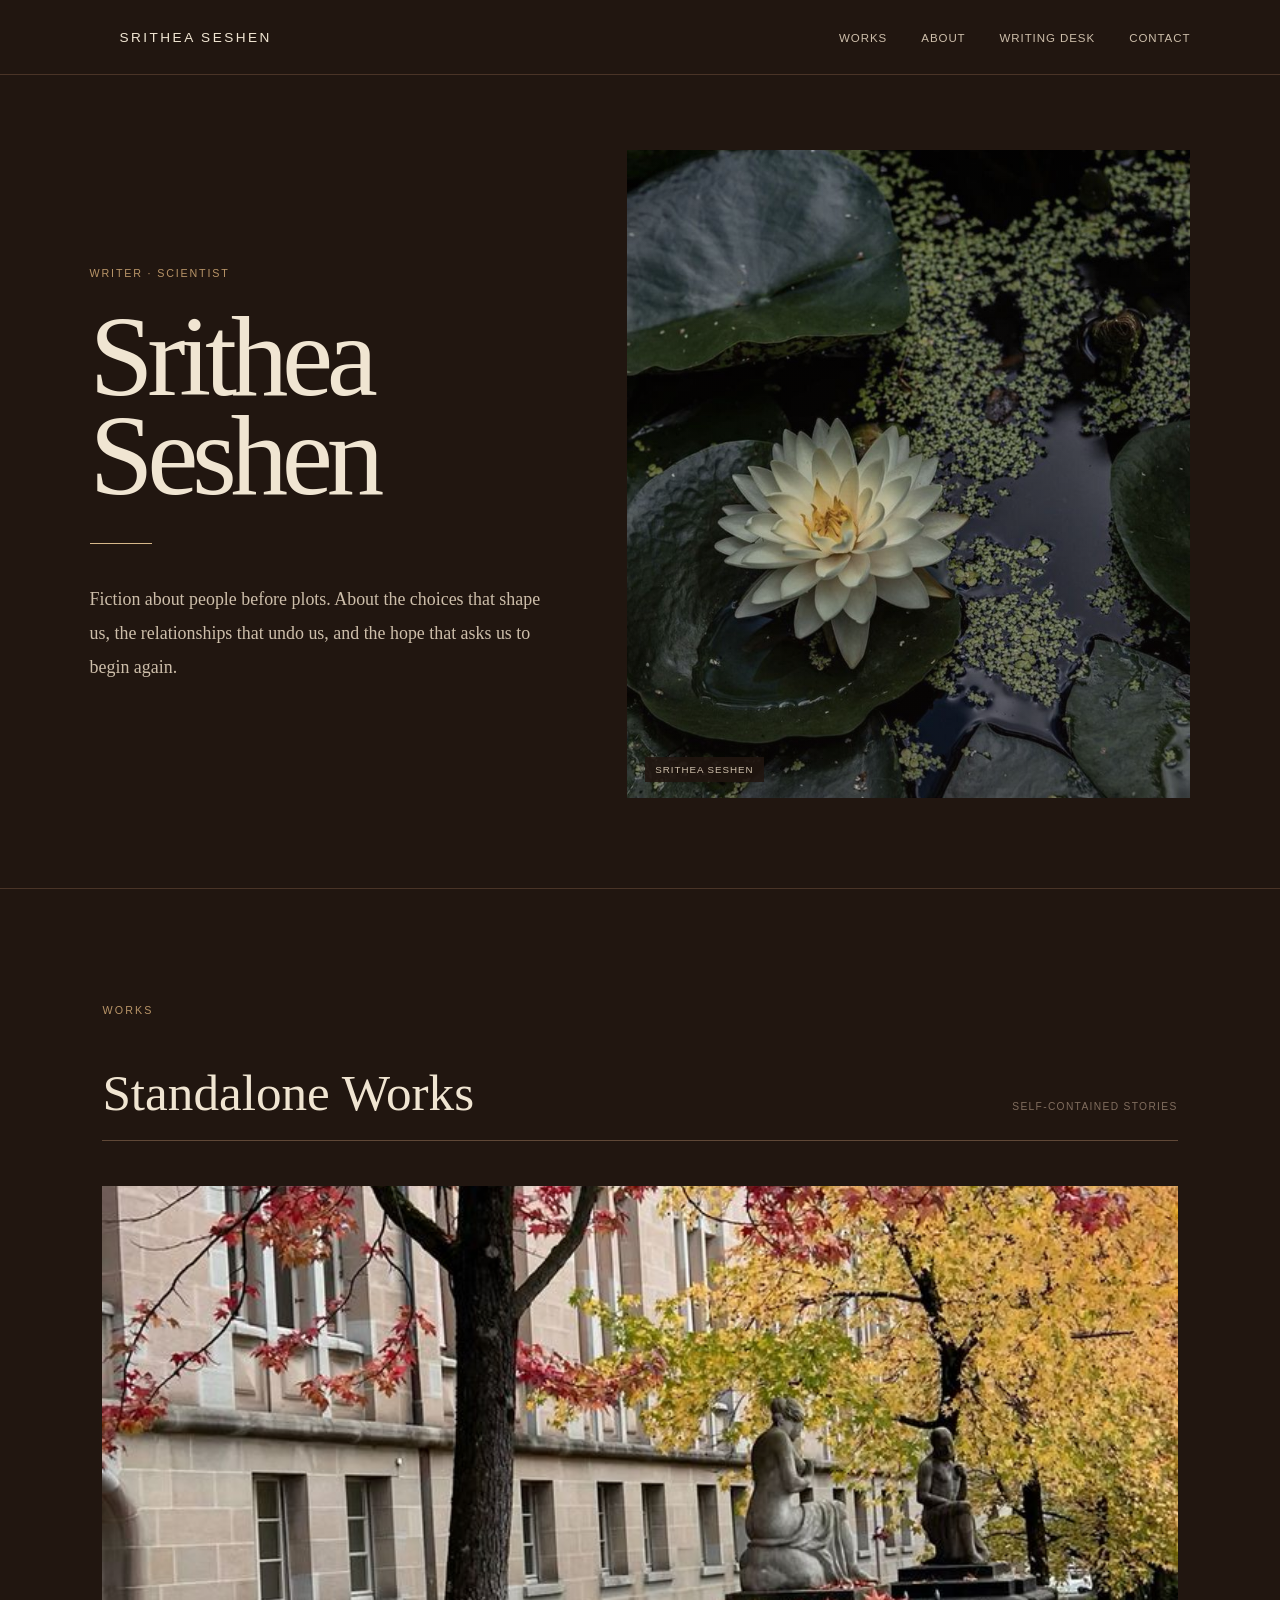
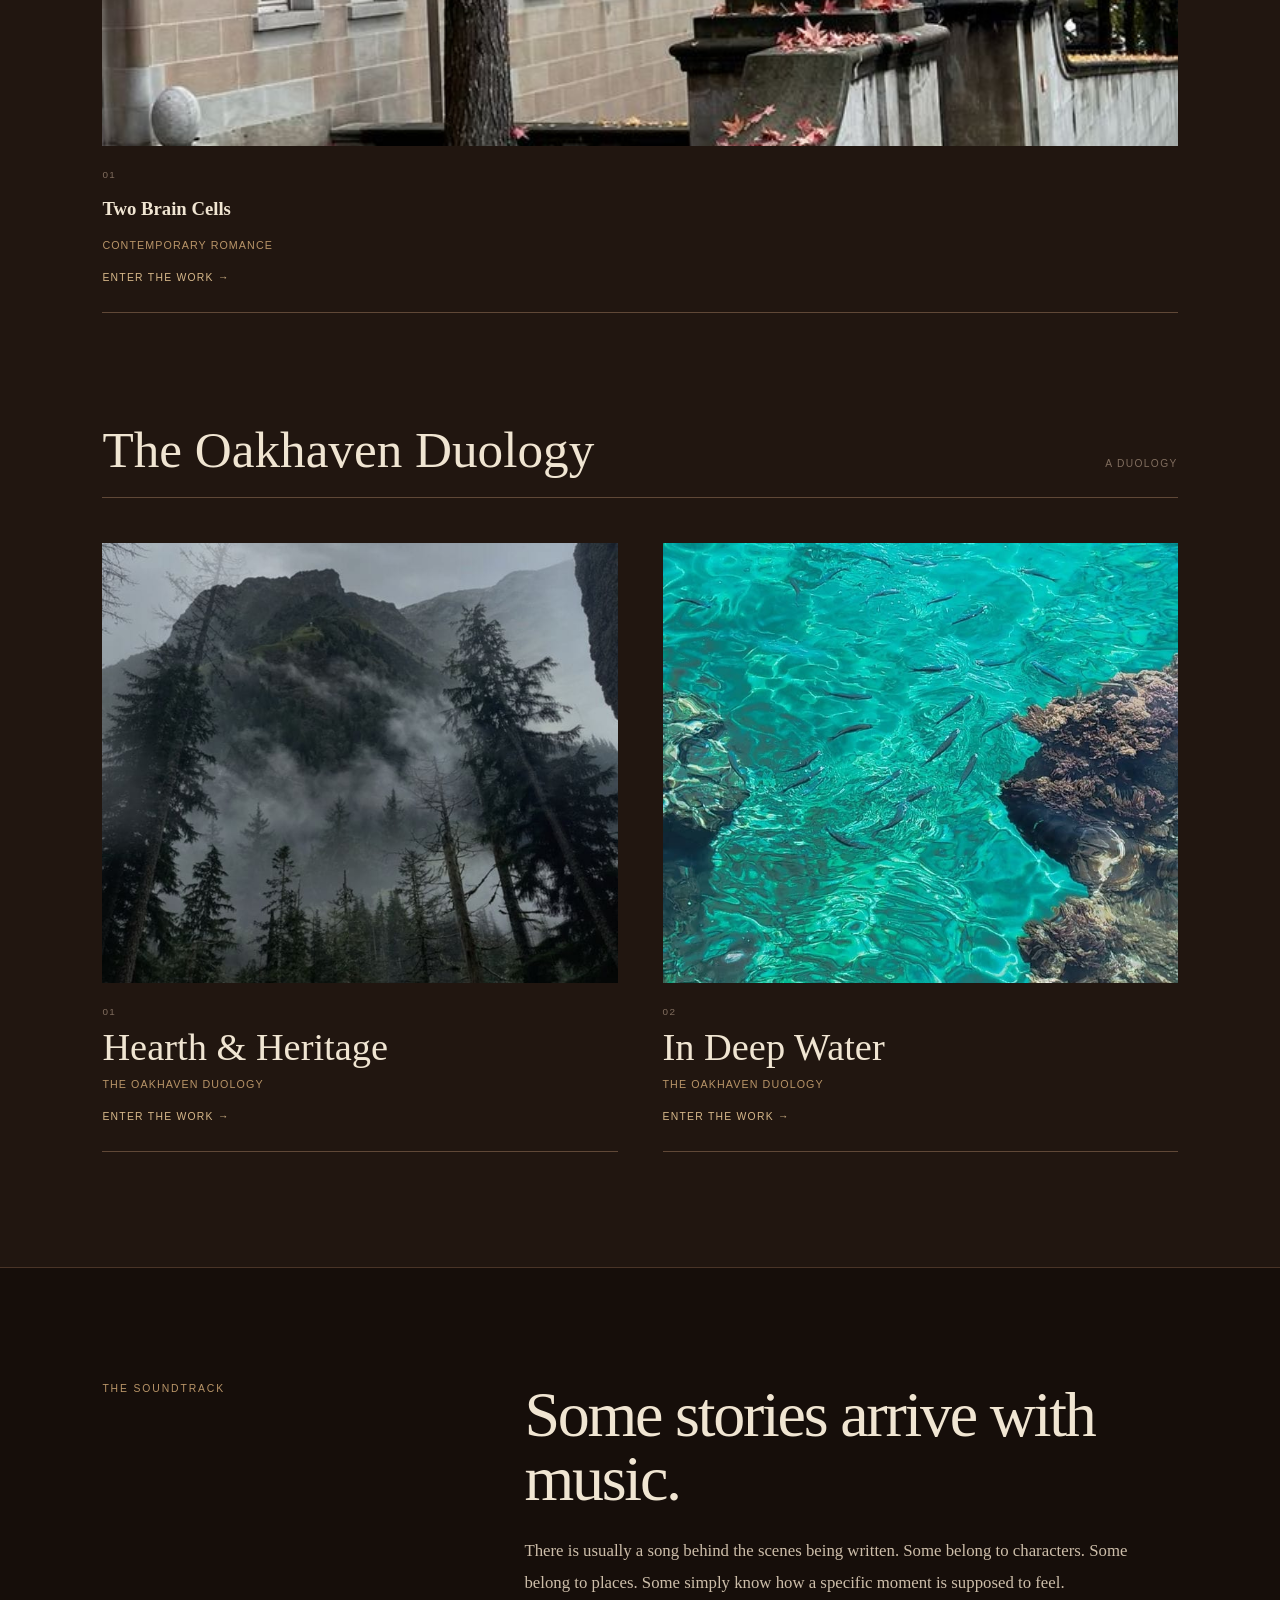
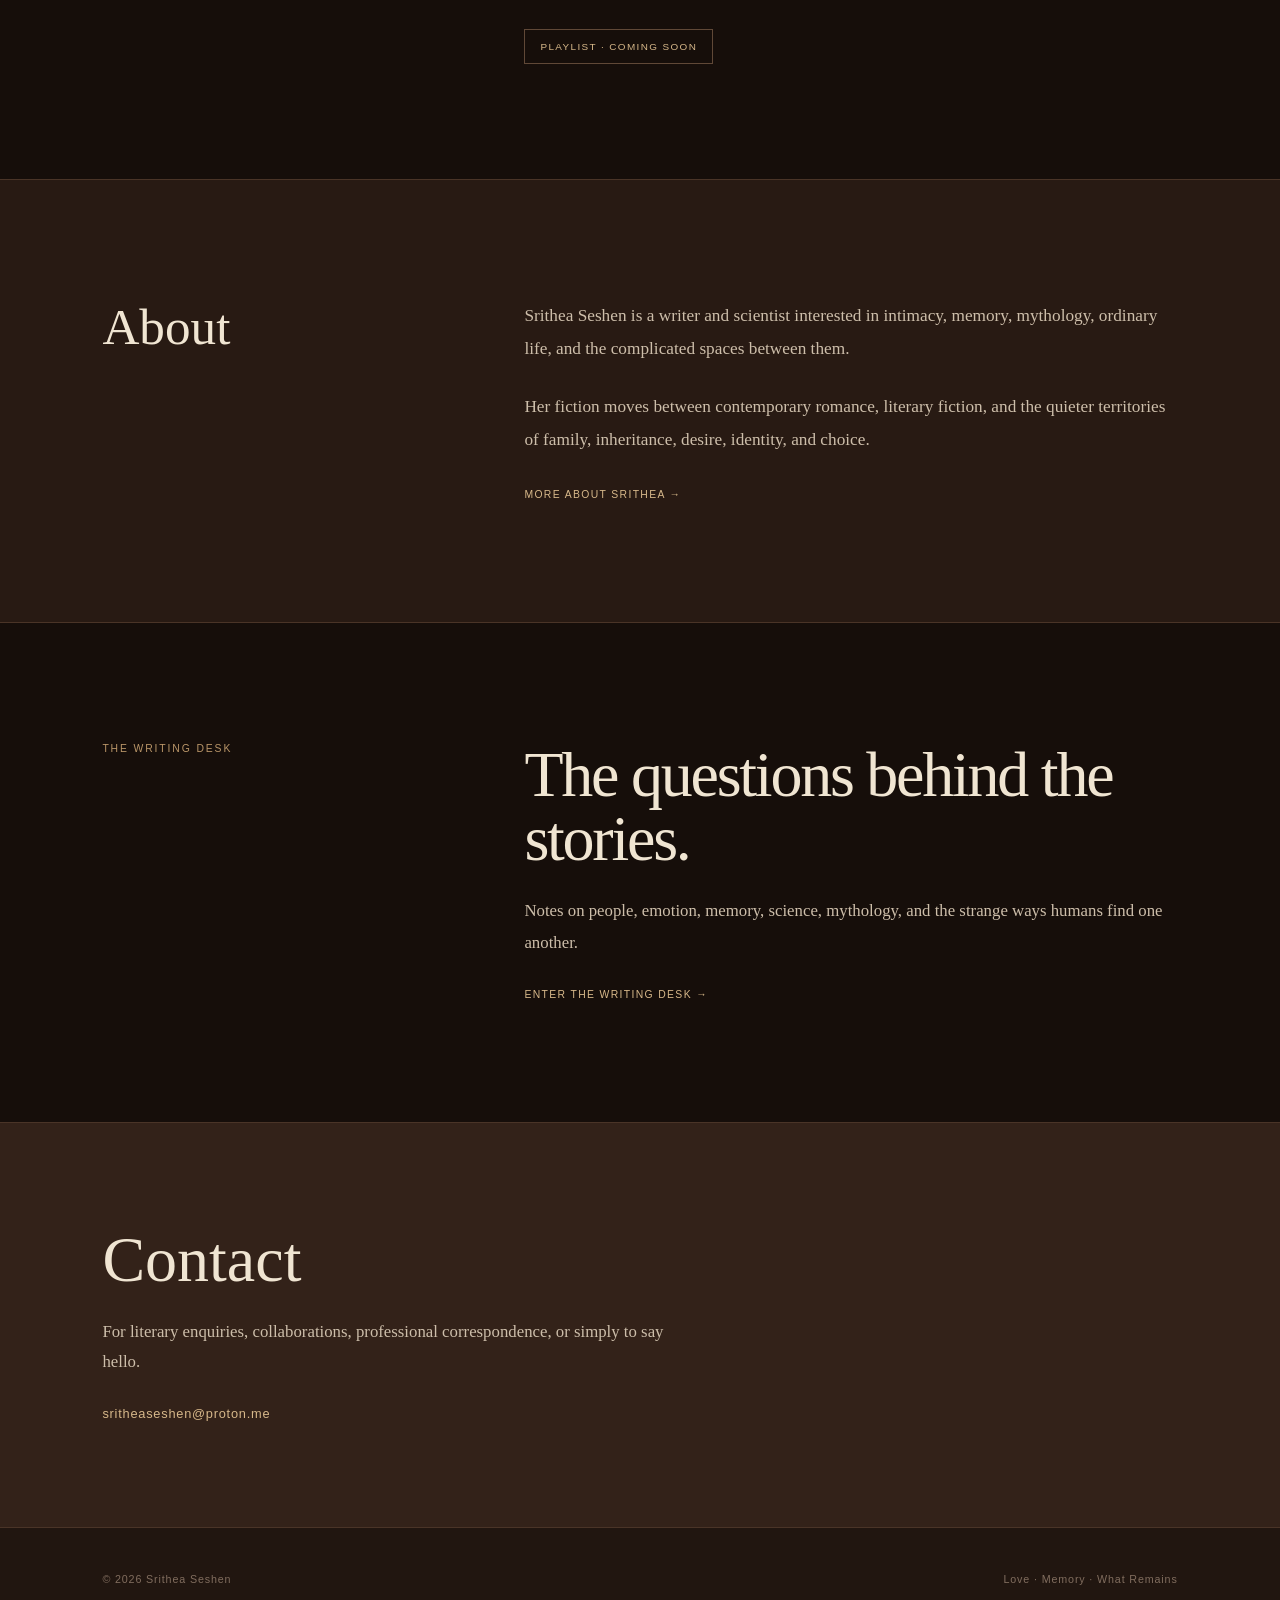
==== commit 20111abd: "Update index.html" ====
--- a/index.html
+++ b/index.html
@@ -1487,18 +1487,18 @@
             </div>
 
 
-            <!-- THE ALCHEMY -->
+            <!-- STANDALONE WORKS -->
 
             <div class="collection">
 
                 <div class="collection-heading">
 
                     <h2>
-                        The Alchemy
+                        Standalone Works
                     </h2>
 
                     <span class="collection-type">
-                        A standalone work
+                        Self-contained stories
                     </span>
 
                 </div>
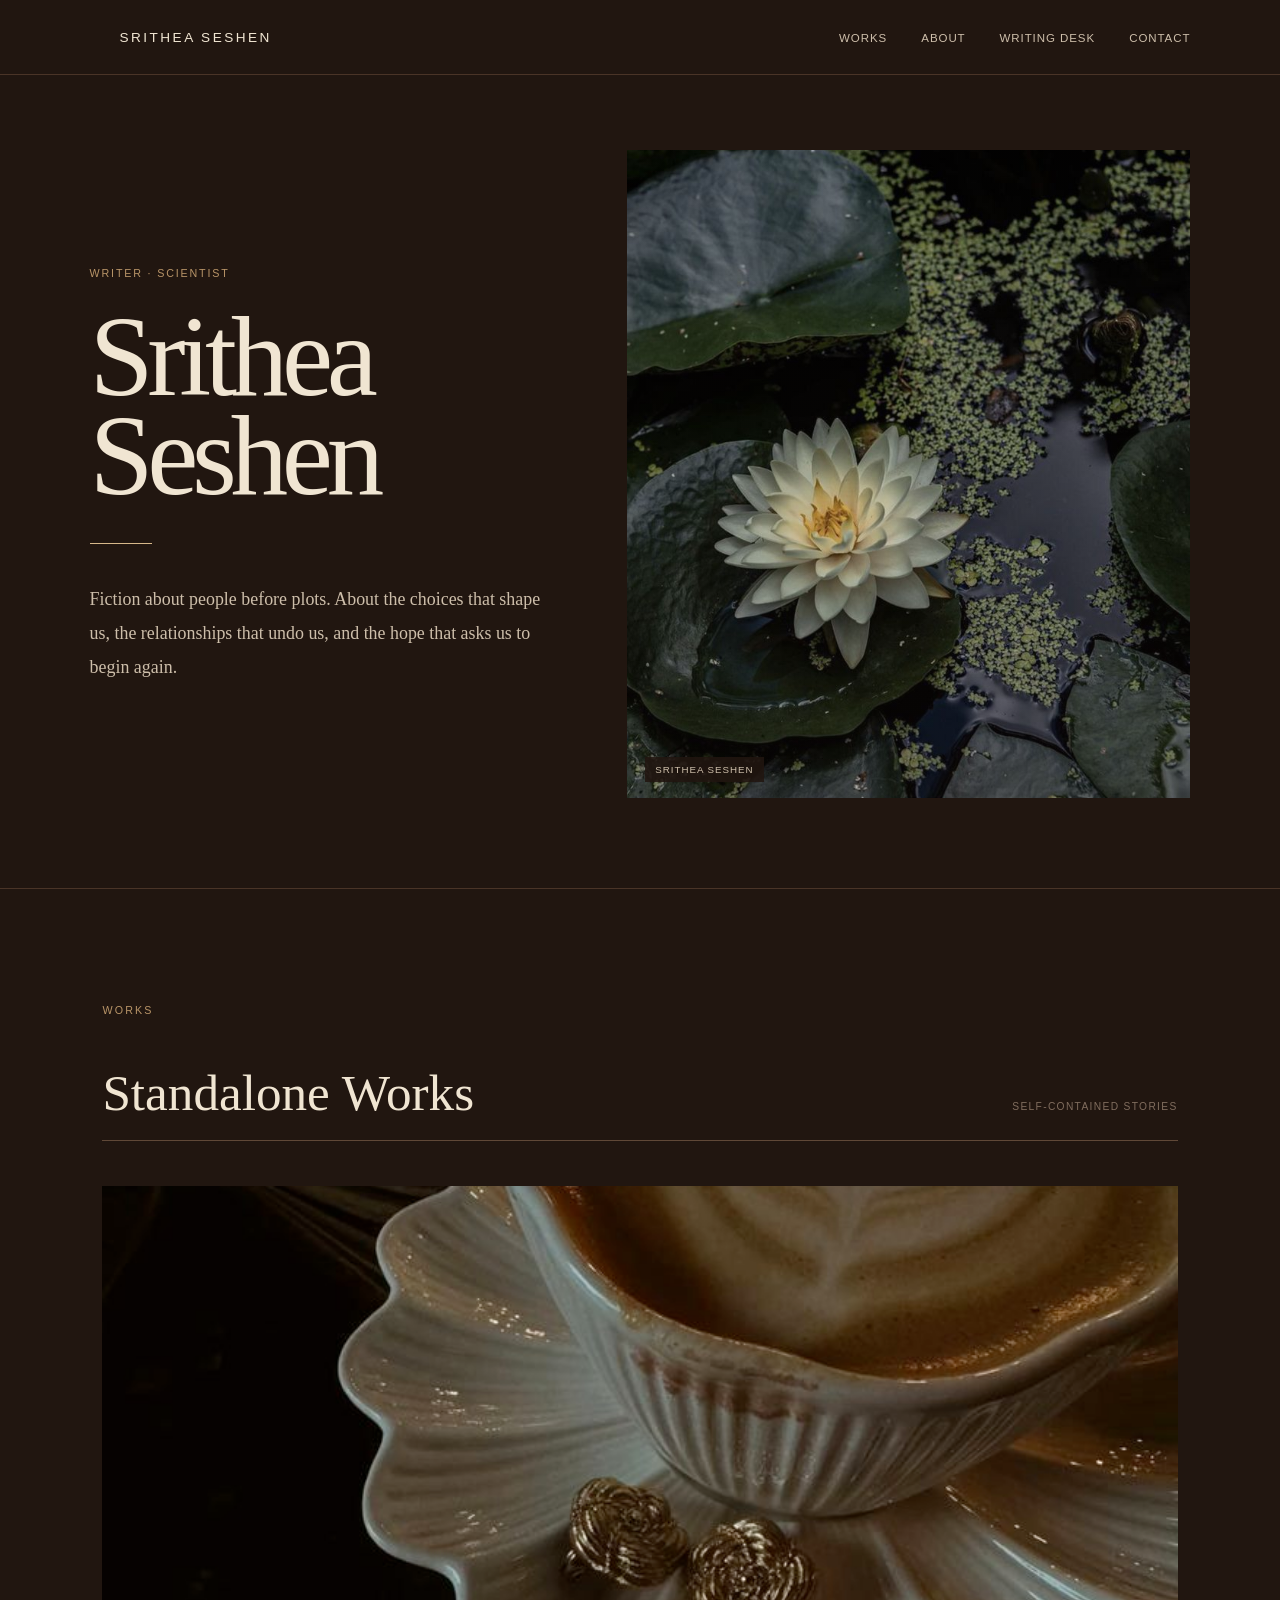
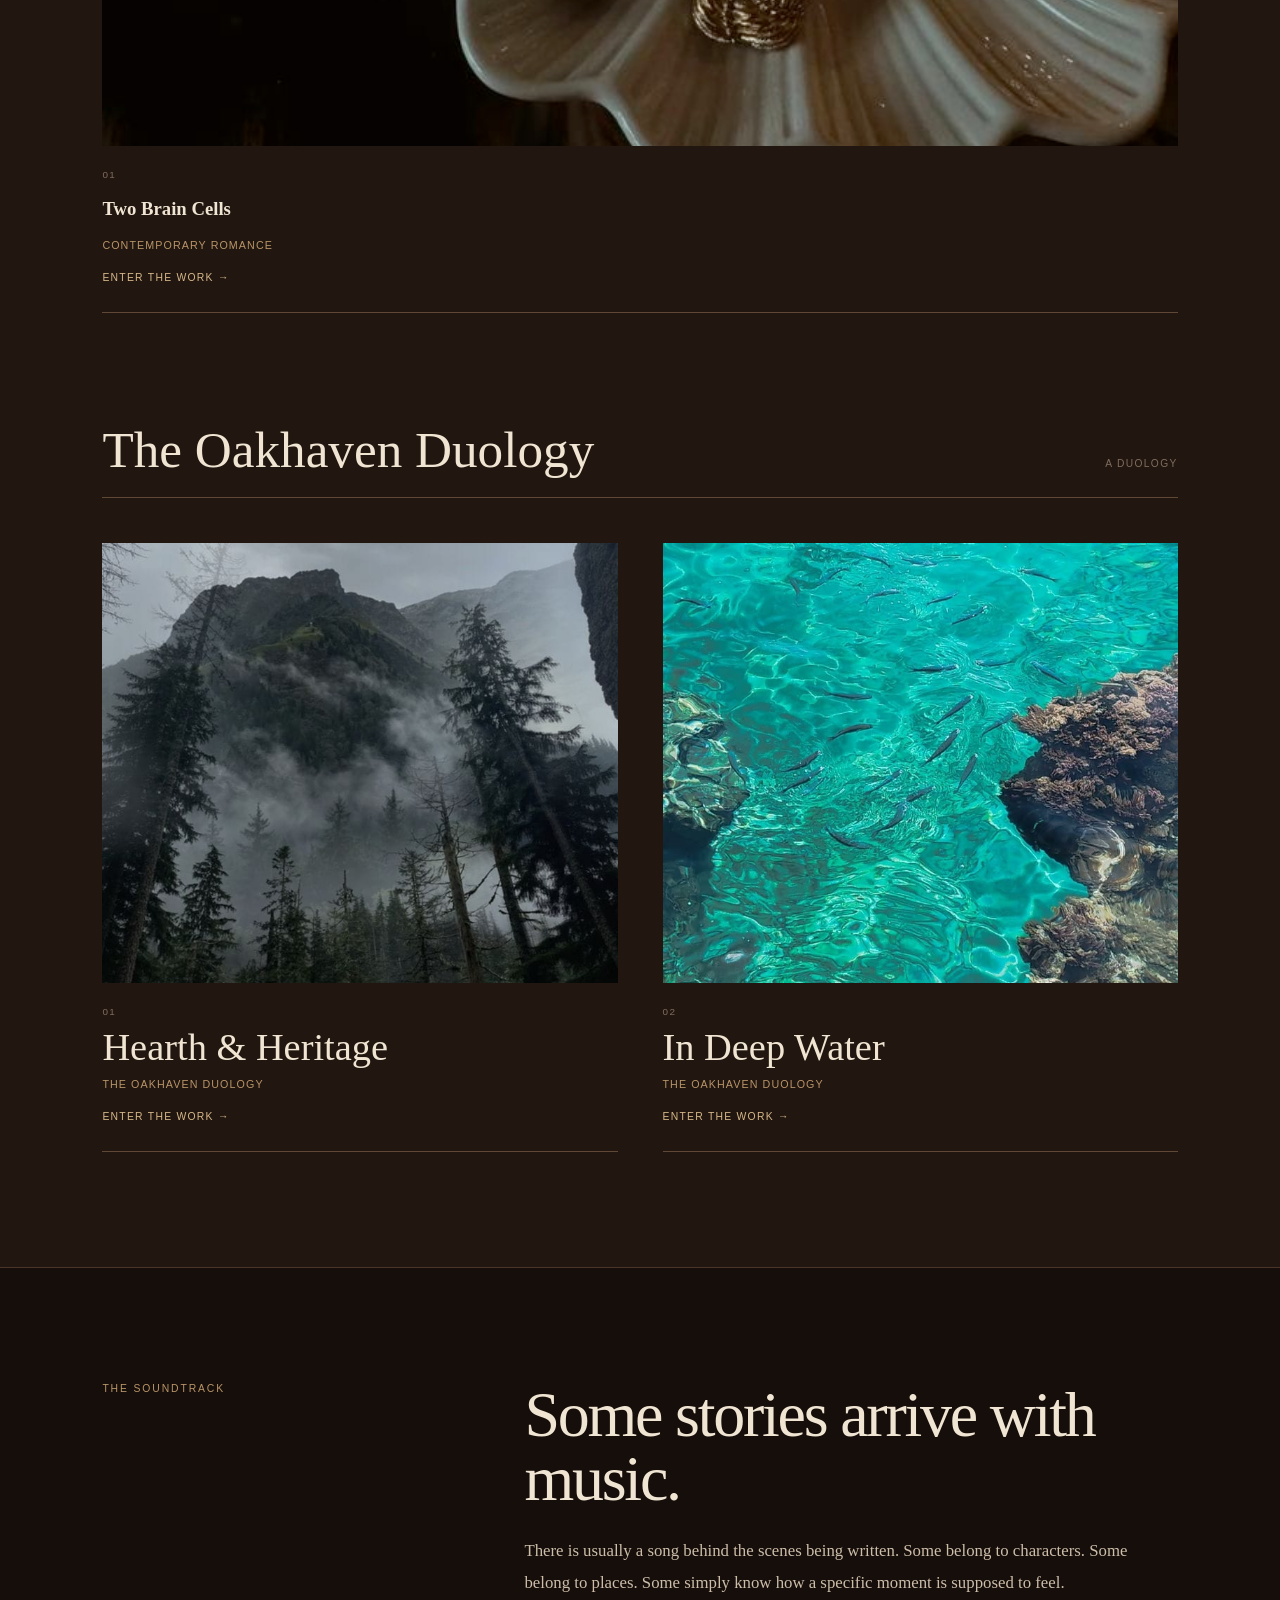
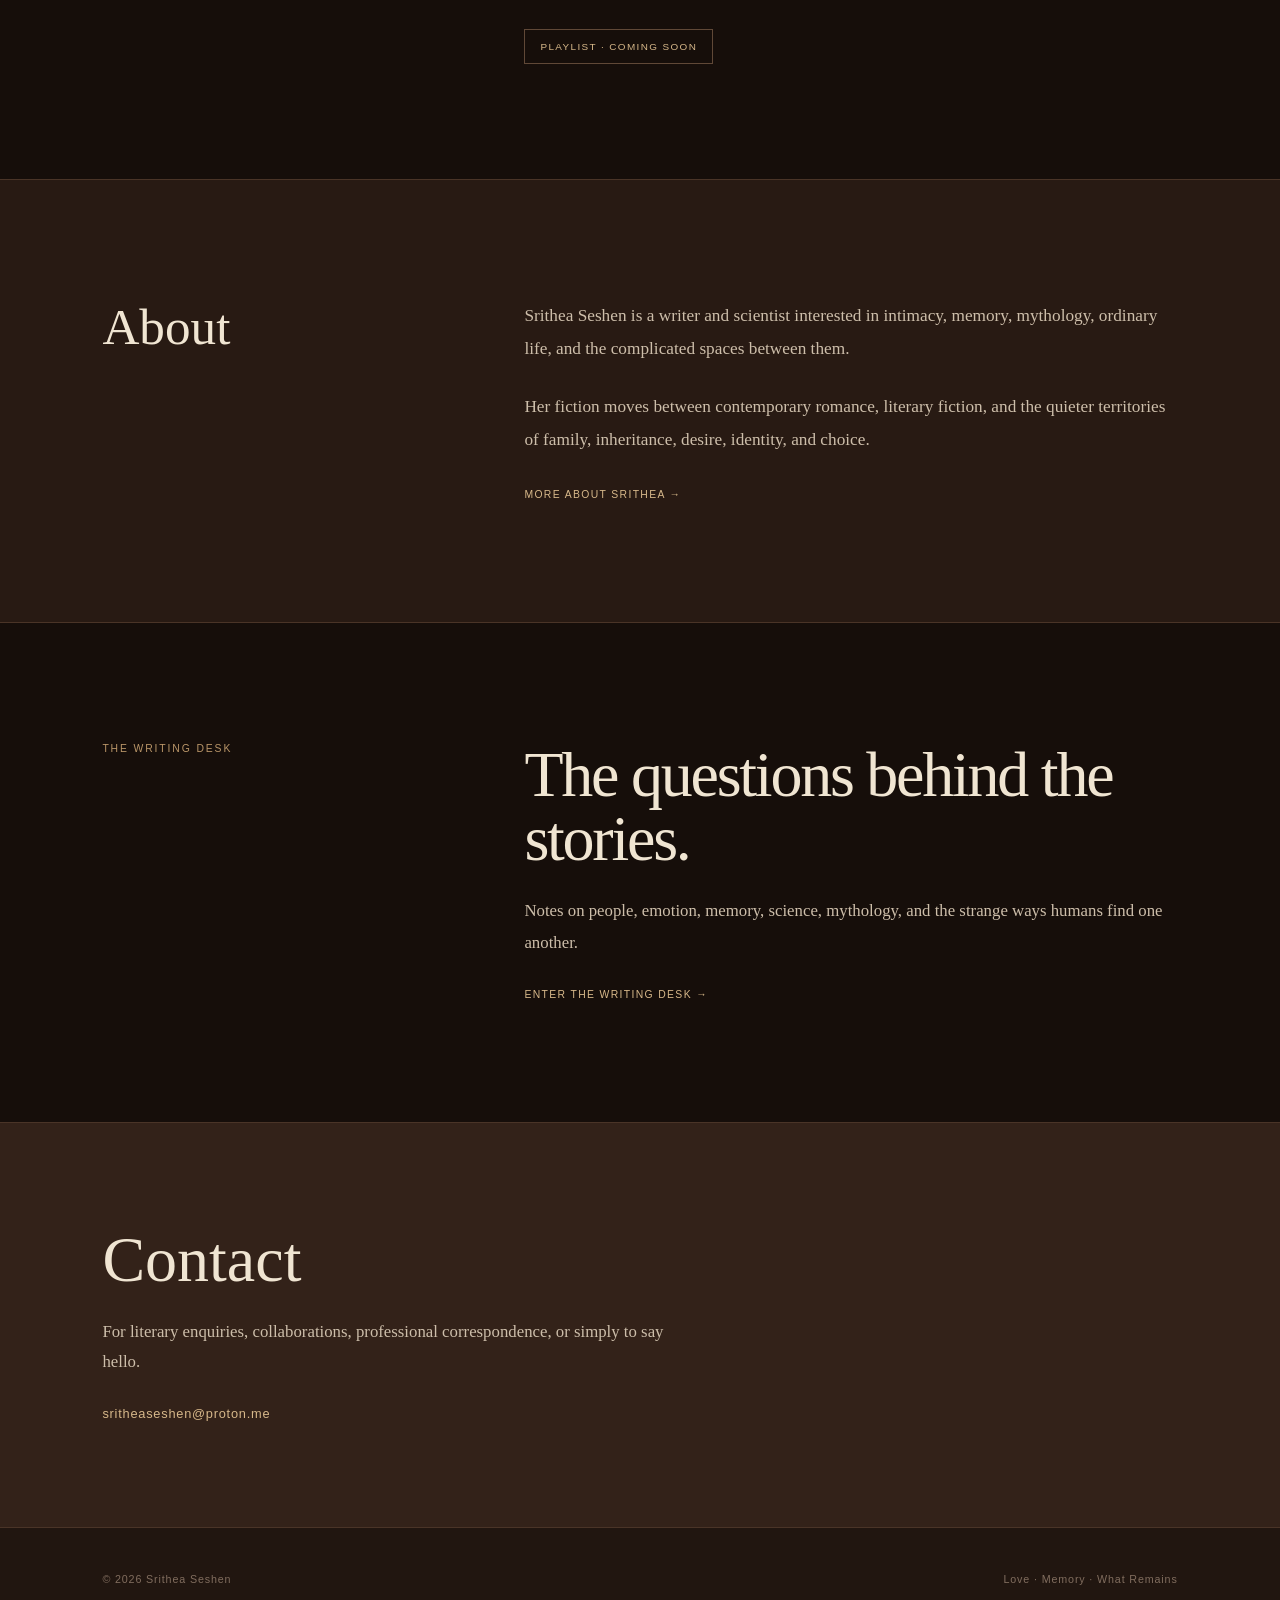
==== commit 8150aeb8: "Update index.html" ====
--- a/index.html
+++ b/index.html
@@ -1514,7 +1514,7 @@
                         <div class="book-image">
 
                             <img
-                                src="images/two-brain-cells.jpeg"
+                                src="images/two-brain-cells-card.jpeg"
                                 alt="Two Brain Cells"
                             >
 
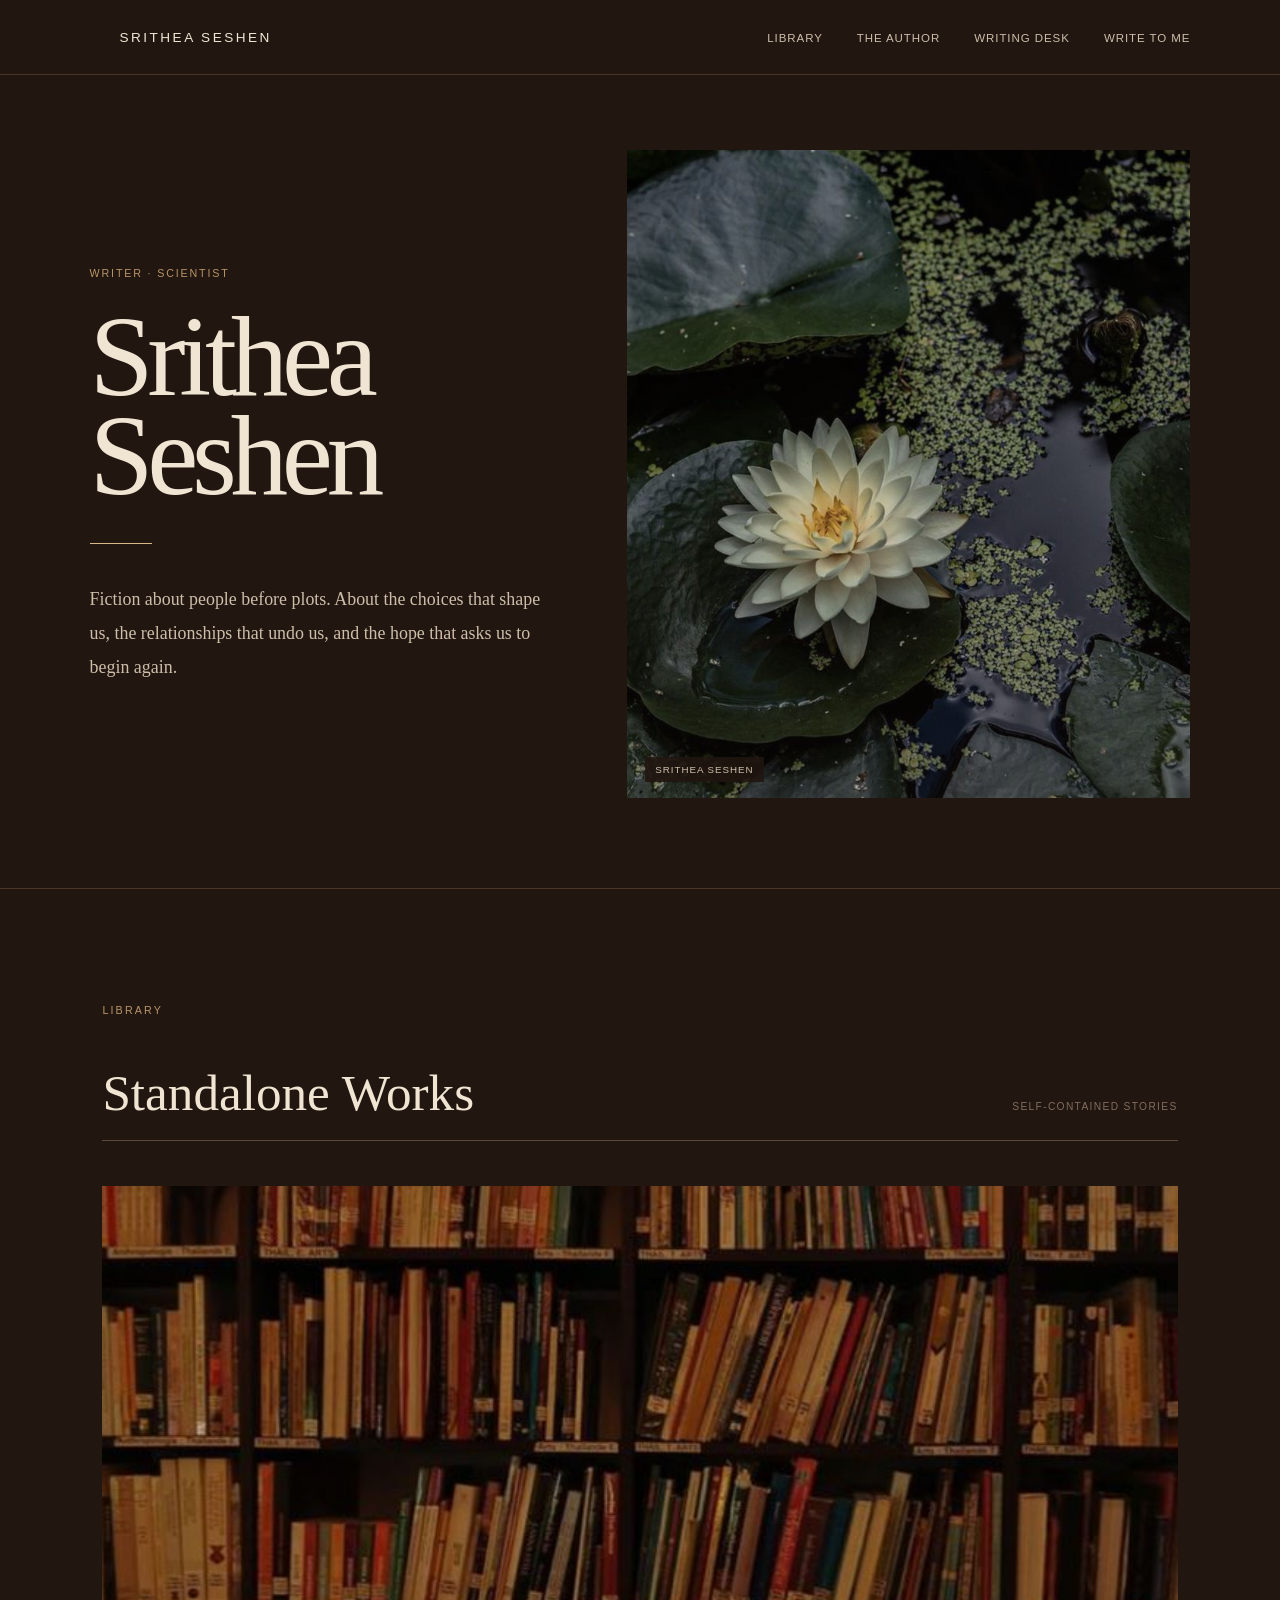
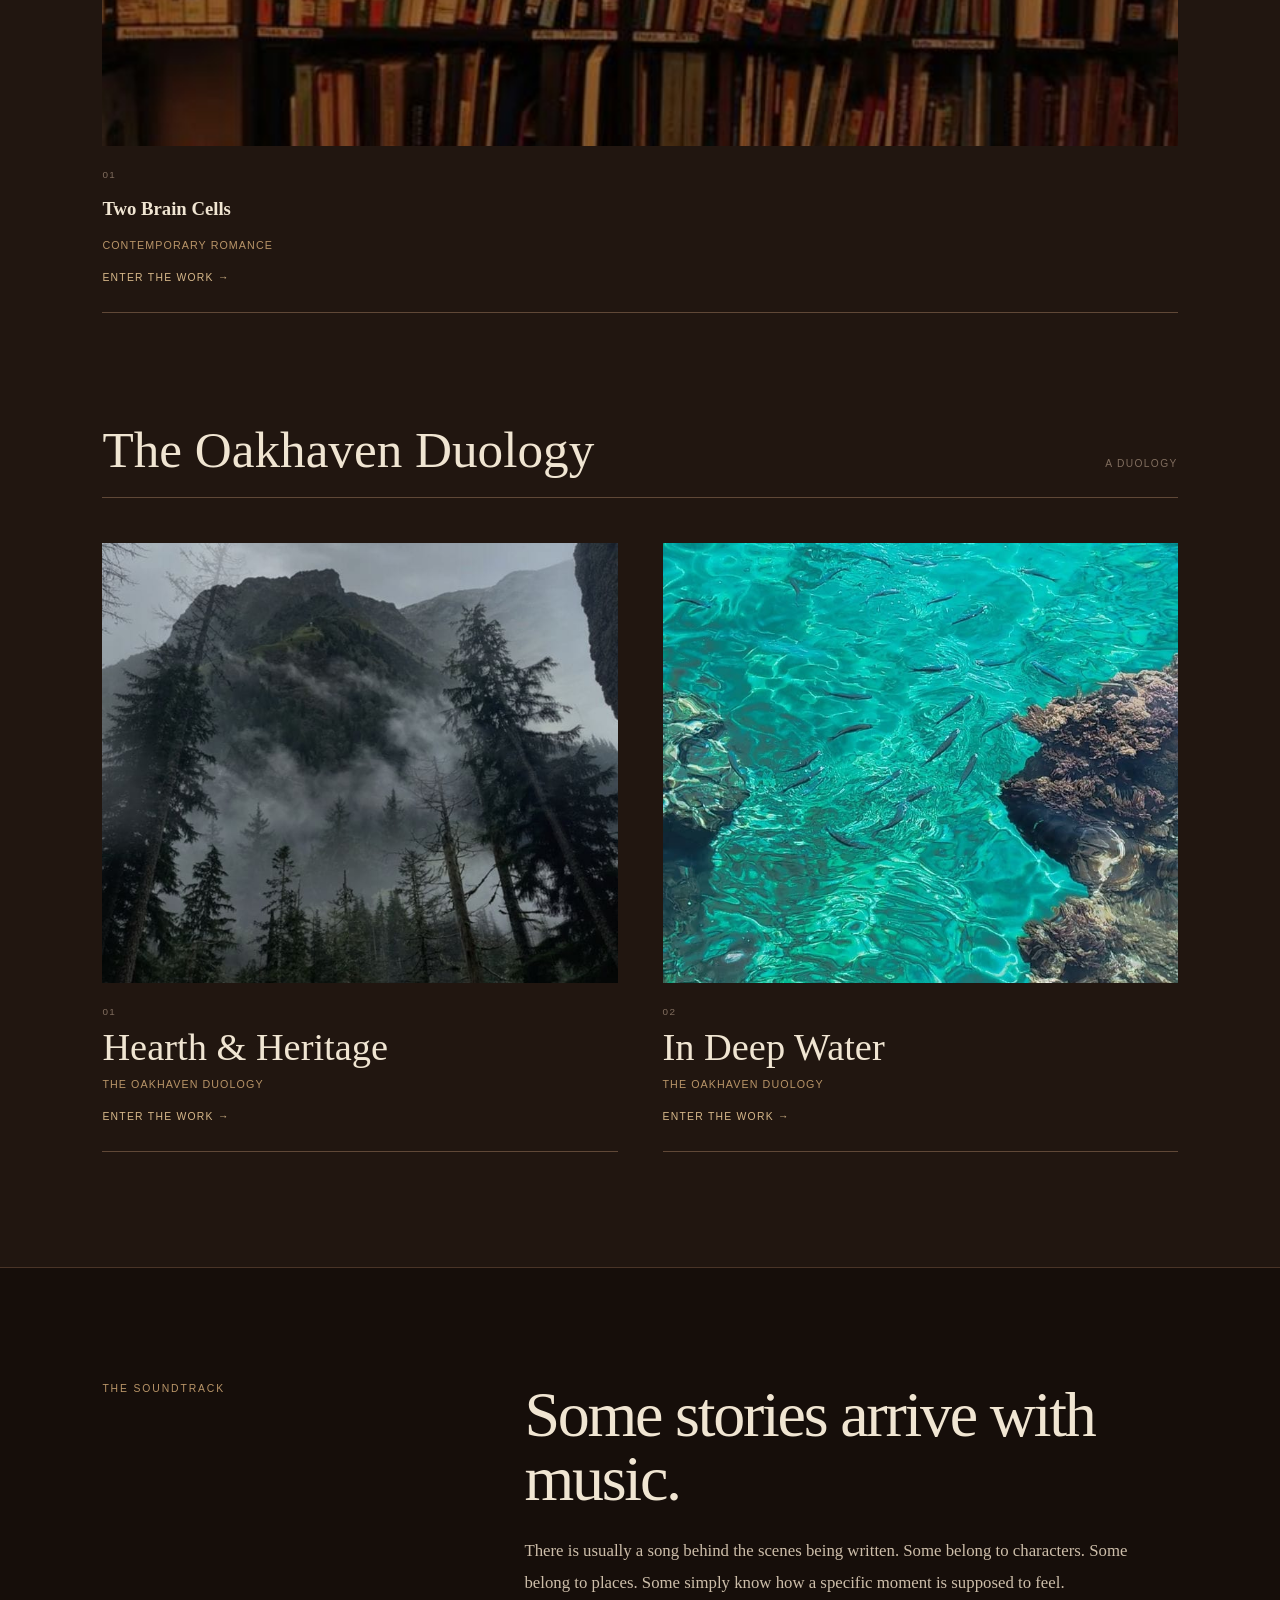
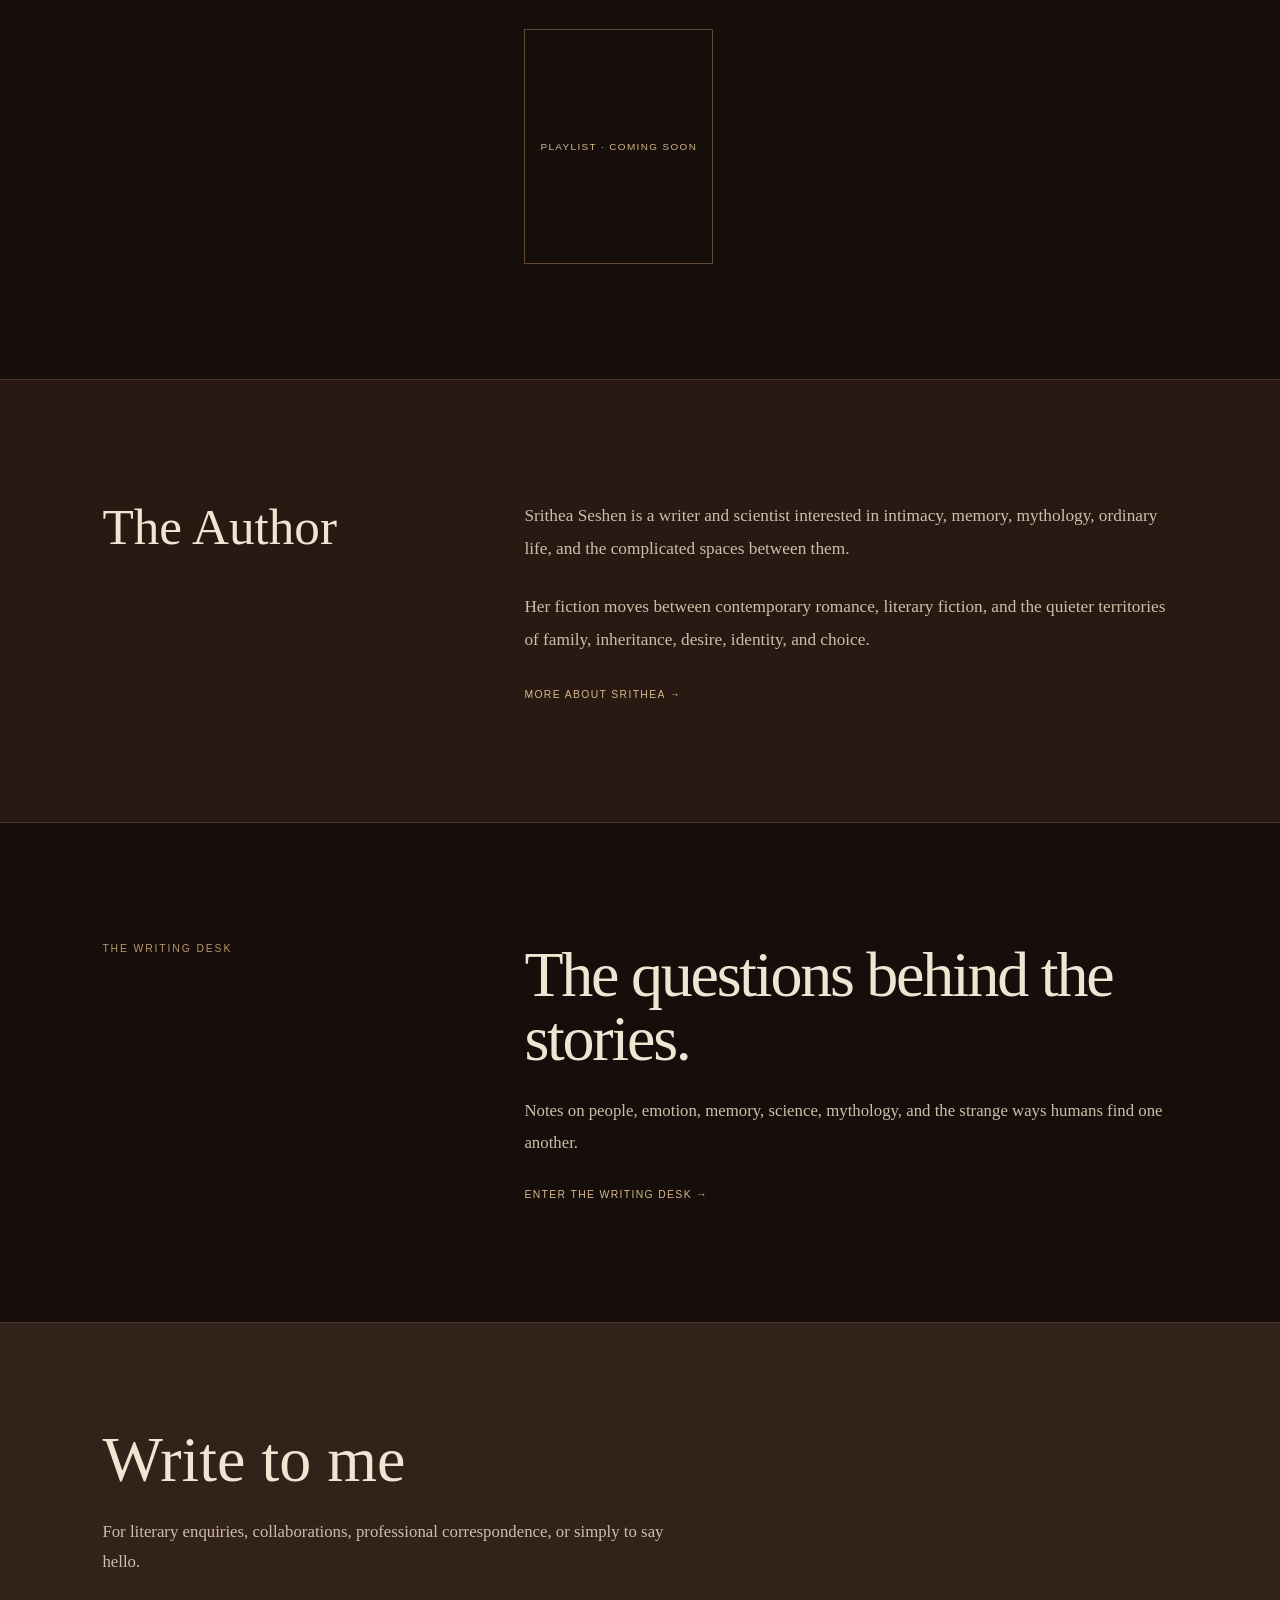
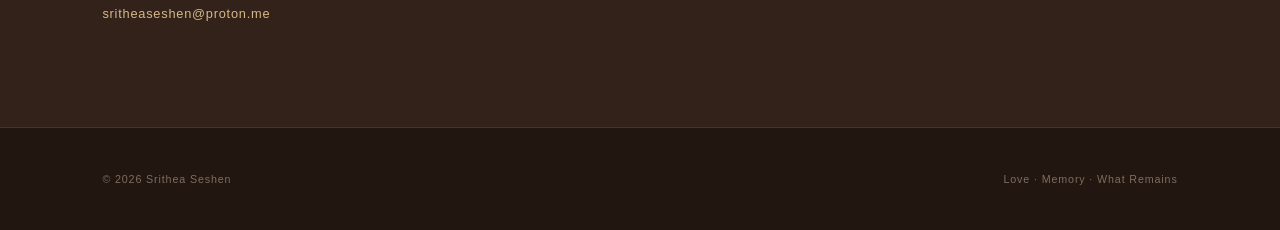
==== commit 05c41834: "Update index.html" ====
--- a/index.html
+++ b/index.html
@@ -417,7 +417,7 @@
 
 
         /* =====================================================
-           WORKS
+           WORKS / LIBRARY
            ===================================================== */
 
         .works {
@@ -831,7 +831,7 @@
                 30px;
 
             padding:
-                11px 15px;
+                111px 15px;
 
             border:
                 1px solid var(--line-soft);
@@ -856,7 +856,7 @@
 
 
         /* =====================================================
-           ABOUT PREVIEW
+           ABOUT PREVIEW / THE AUTHOR
            ===================================================== */
 
         .about {
@@ -1081,7 +1081,7 @@
 
 
         /* =====================================================
-           CONTACT
+           CONTACT / WRITE TO ME
            ===================================================== */
 
         .contact {
@@ -1404,12 +1404,12 @@
 
         <div>
 
-            <a href="#works">
-                Works
+            <a href="#library">
+                Library
             </a>
 
             <a href="about.html">
-                About
+                The Author
             </a>
 
             <a href="writing-desk.html">
@@ -1417,7 +1417,7 @@
             </a>
 
             <a href="contact.html">
-                Contact
+                Write to me
             </a>
 
         </div>
@@ -1474,16 +1474,16 @@
 
 
         <!-- =================================================
-             WORKS
+             LIBRARY / WORKS
              ================================================= -->
 
         <section
             class="works"
-            id="works"
+            id="library"
         >
 
             <div class="section-label">
-                Works
+                Library
             </div>
 
 
@@ -1690,7 +1690,7 @@
 
 
         <!-- =================================================
-             ABOUT PREVIEW
+             ABOUT PREVIEW / THE AUTHOR
              ================================================= -->
 
         <section class="about">
@@ -1700,7 +1700,7 @@
                 <div>
 
                     <h2>
-                        About
+                        The Author
                     </h2>
 
                 </div>
@@ -1777,13 +1777,13 @@
 
 
         <!-- =================================================
-             CONTACT
+             CONTACT / WRITE TO ME
              ================================================= -->
 
         <section class="contact">
 
             <h2>
-                Contact
+                Write to me
             </h2>
 
             <p>
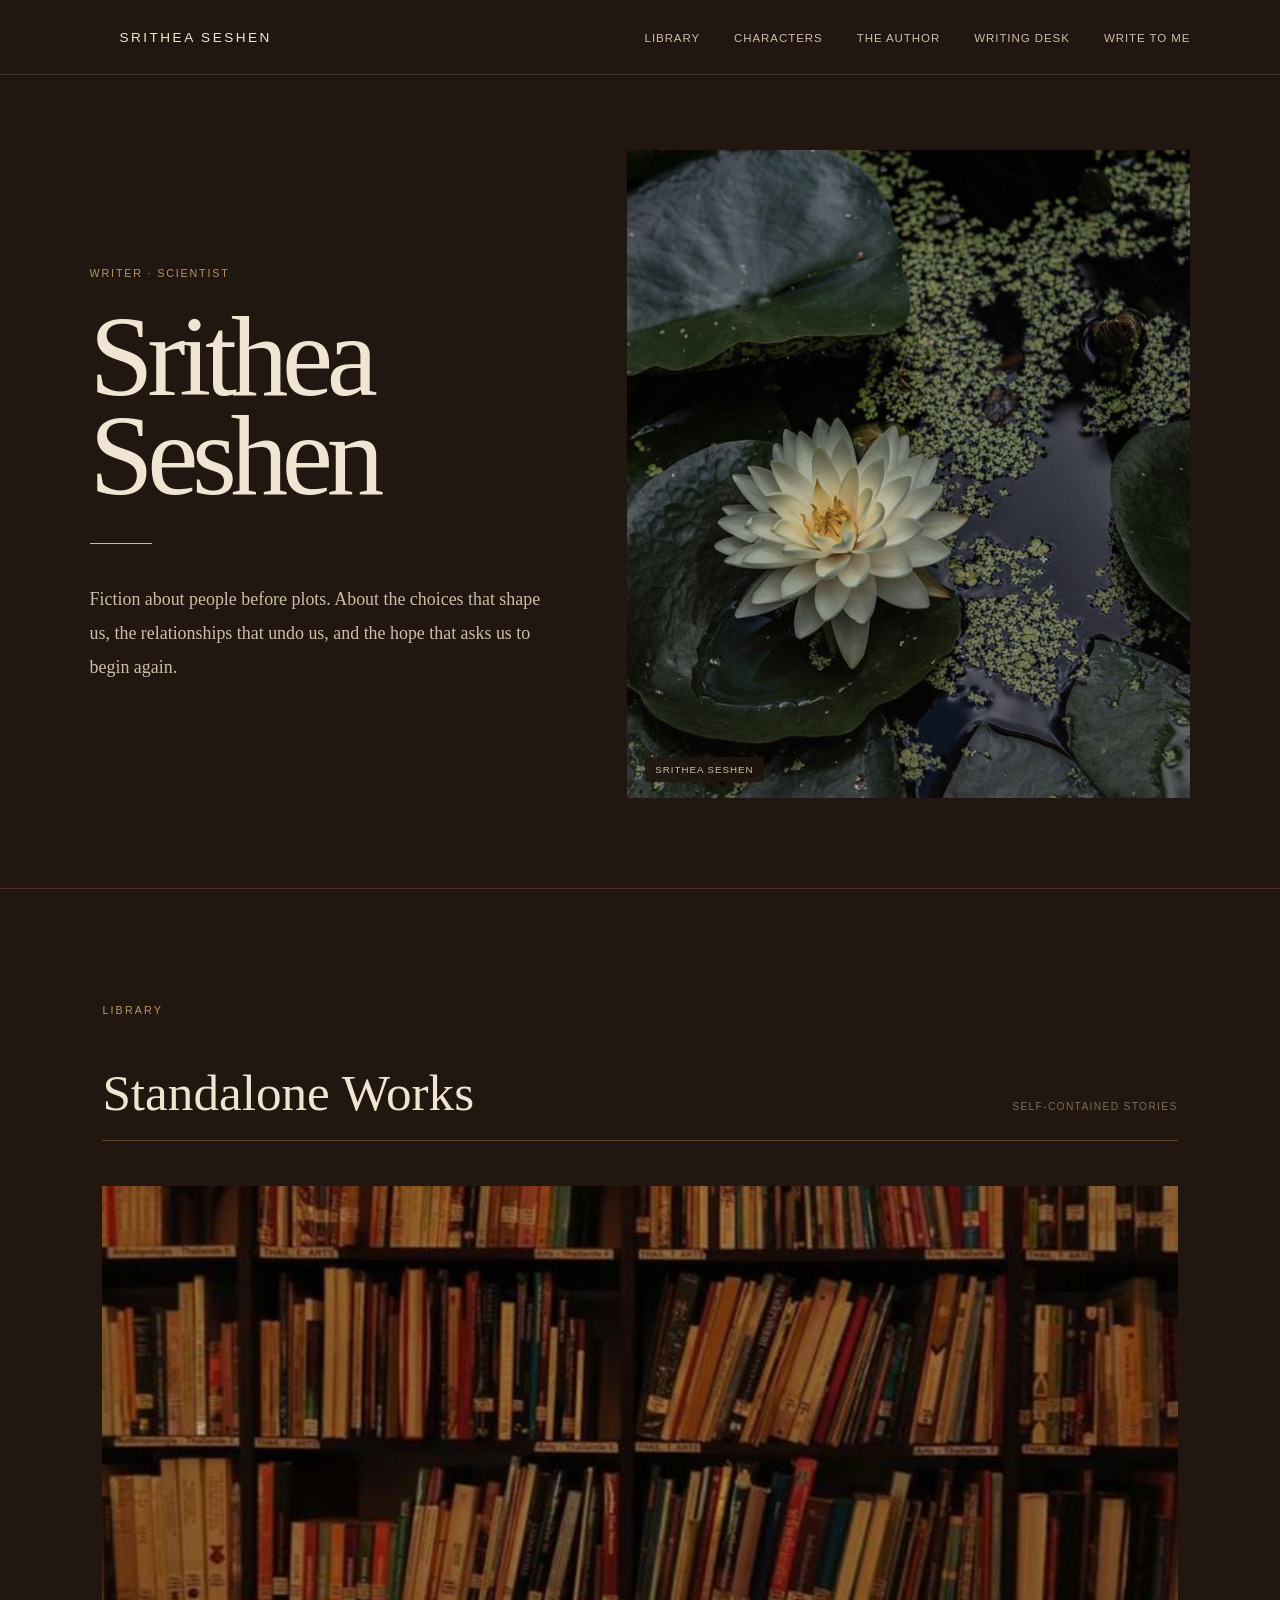
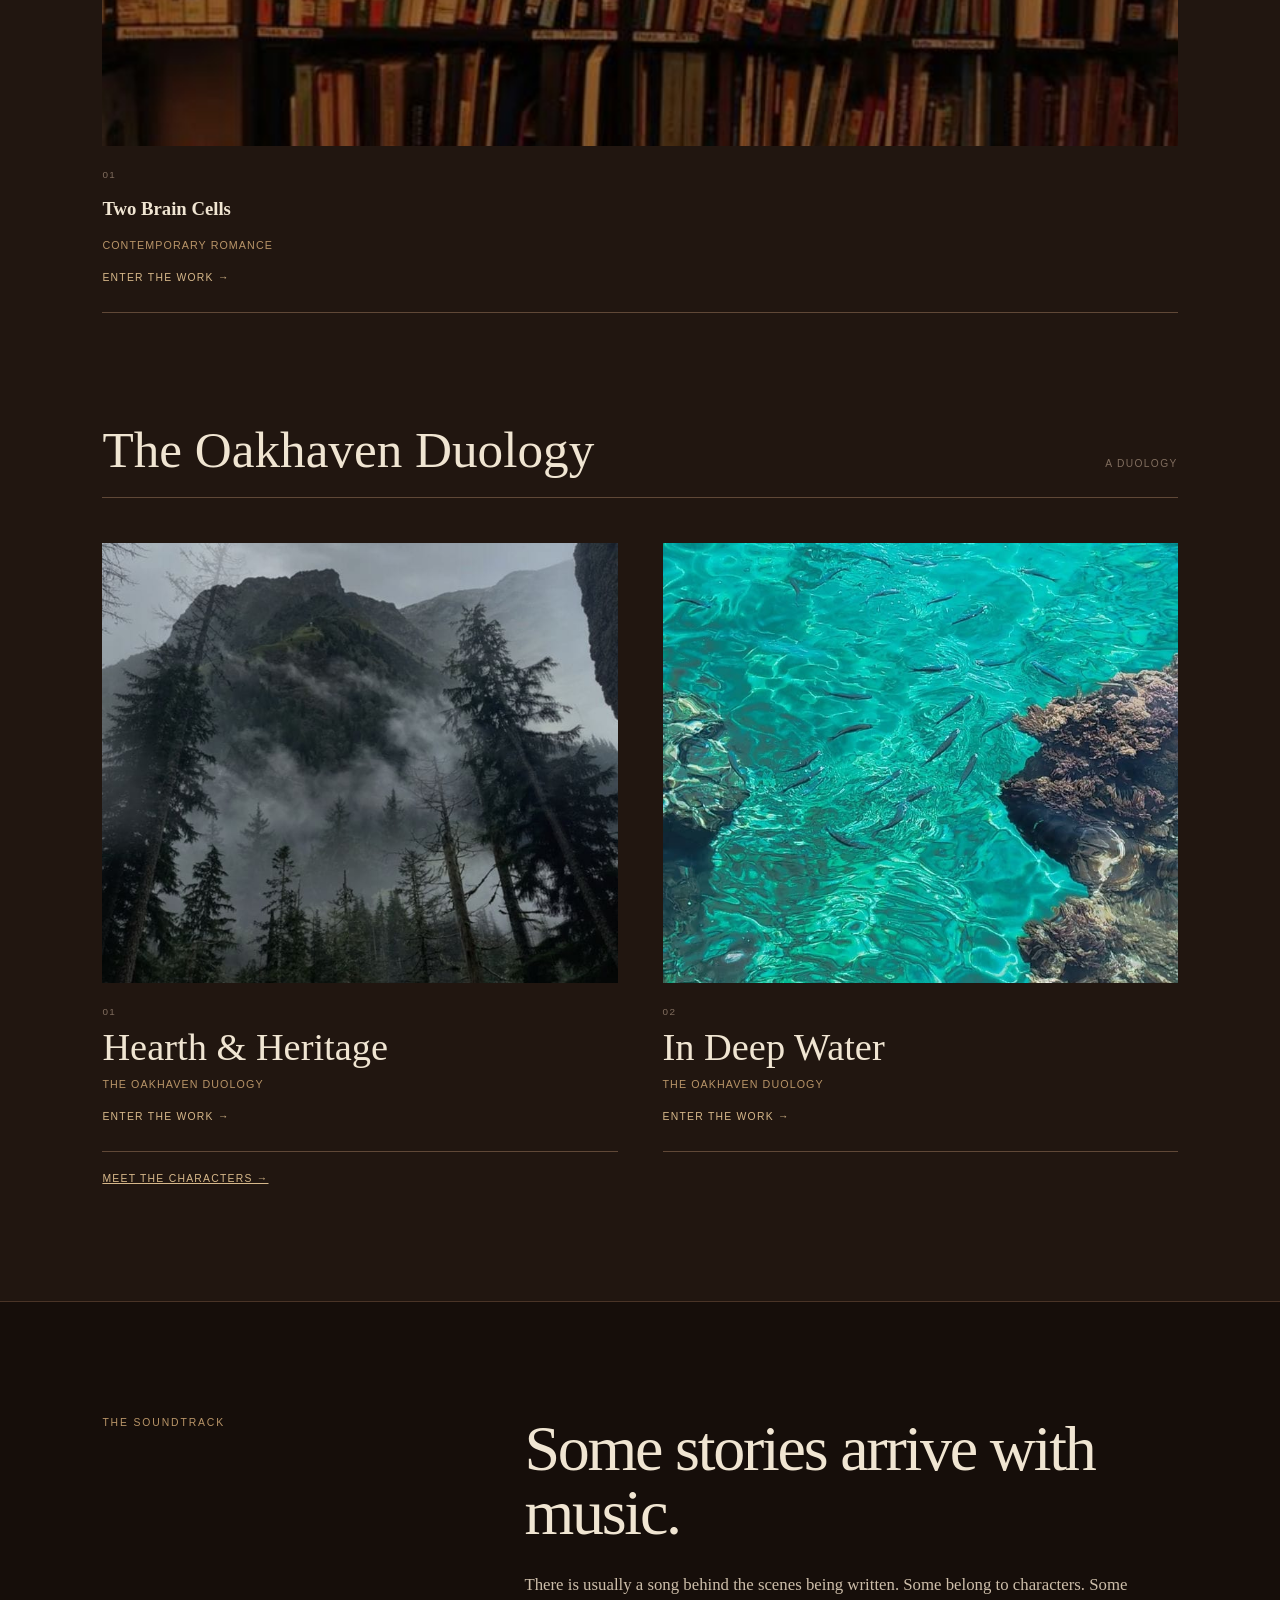
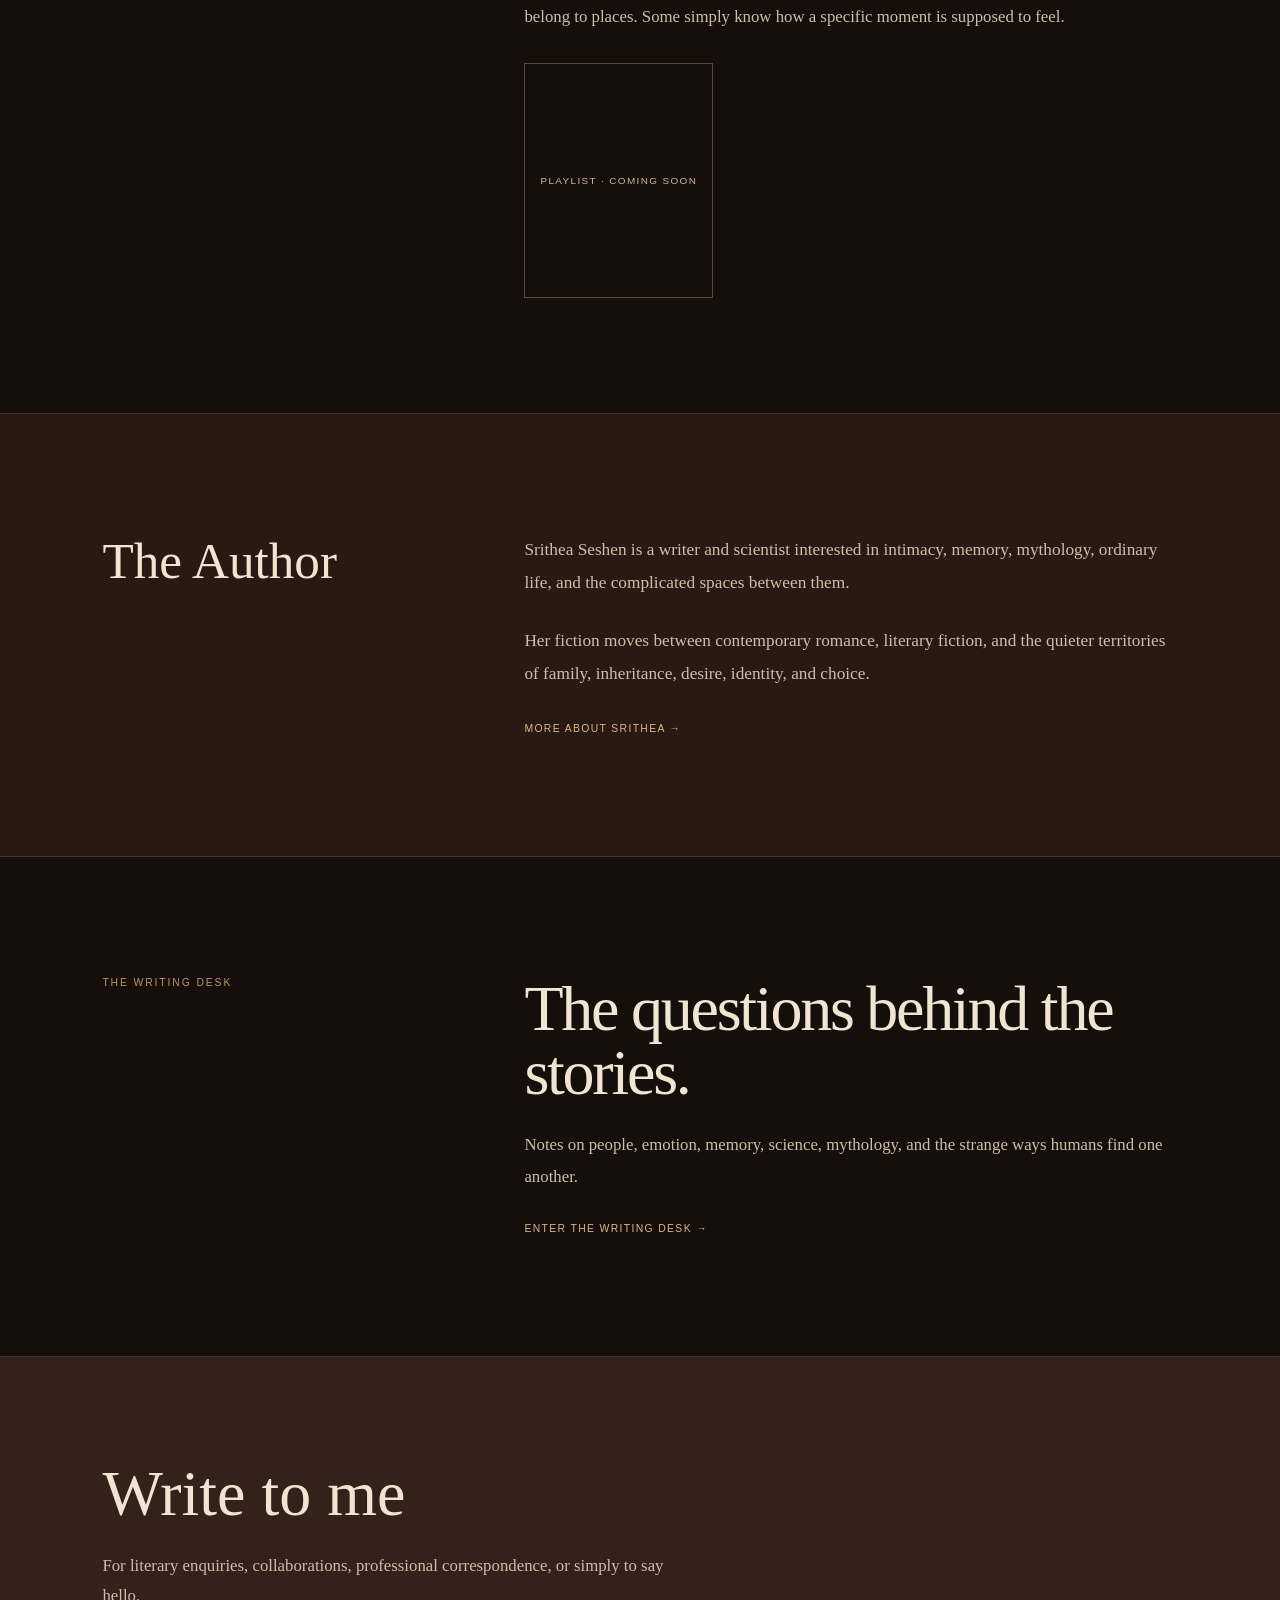
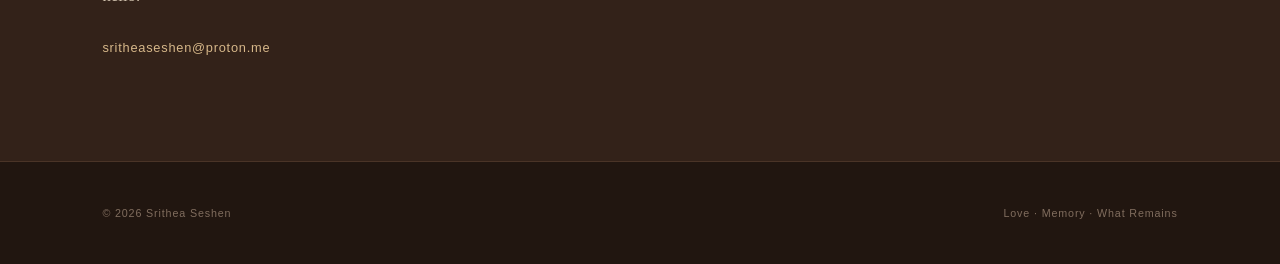
==== commit 5ddcc8c6: "Update index.html" ====
--- a/index.html
+++ b/index.html
@@ -1408,6 +1408,10 @@
                 Library
             </a>
 
+            <a href="oakhaven-characters.html">
+                Characters
+            </a>
+
             <a href="about.html">
                 The Author
             </a>
@@ -1644,6 +1648,13 @@
                     </a>
 
                 </div>
+
+                <a
+                    class="book-arrow"
+                    href="oakhaven-characters.html"
+                >
+                    Meet the characters →
+                </a>
 
             </div>
 
